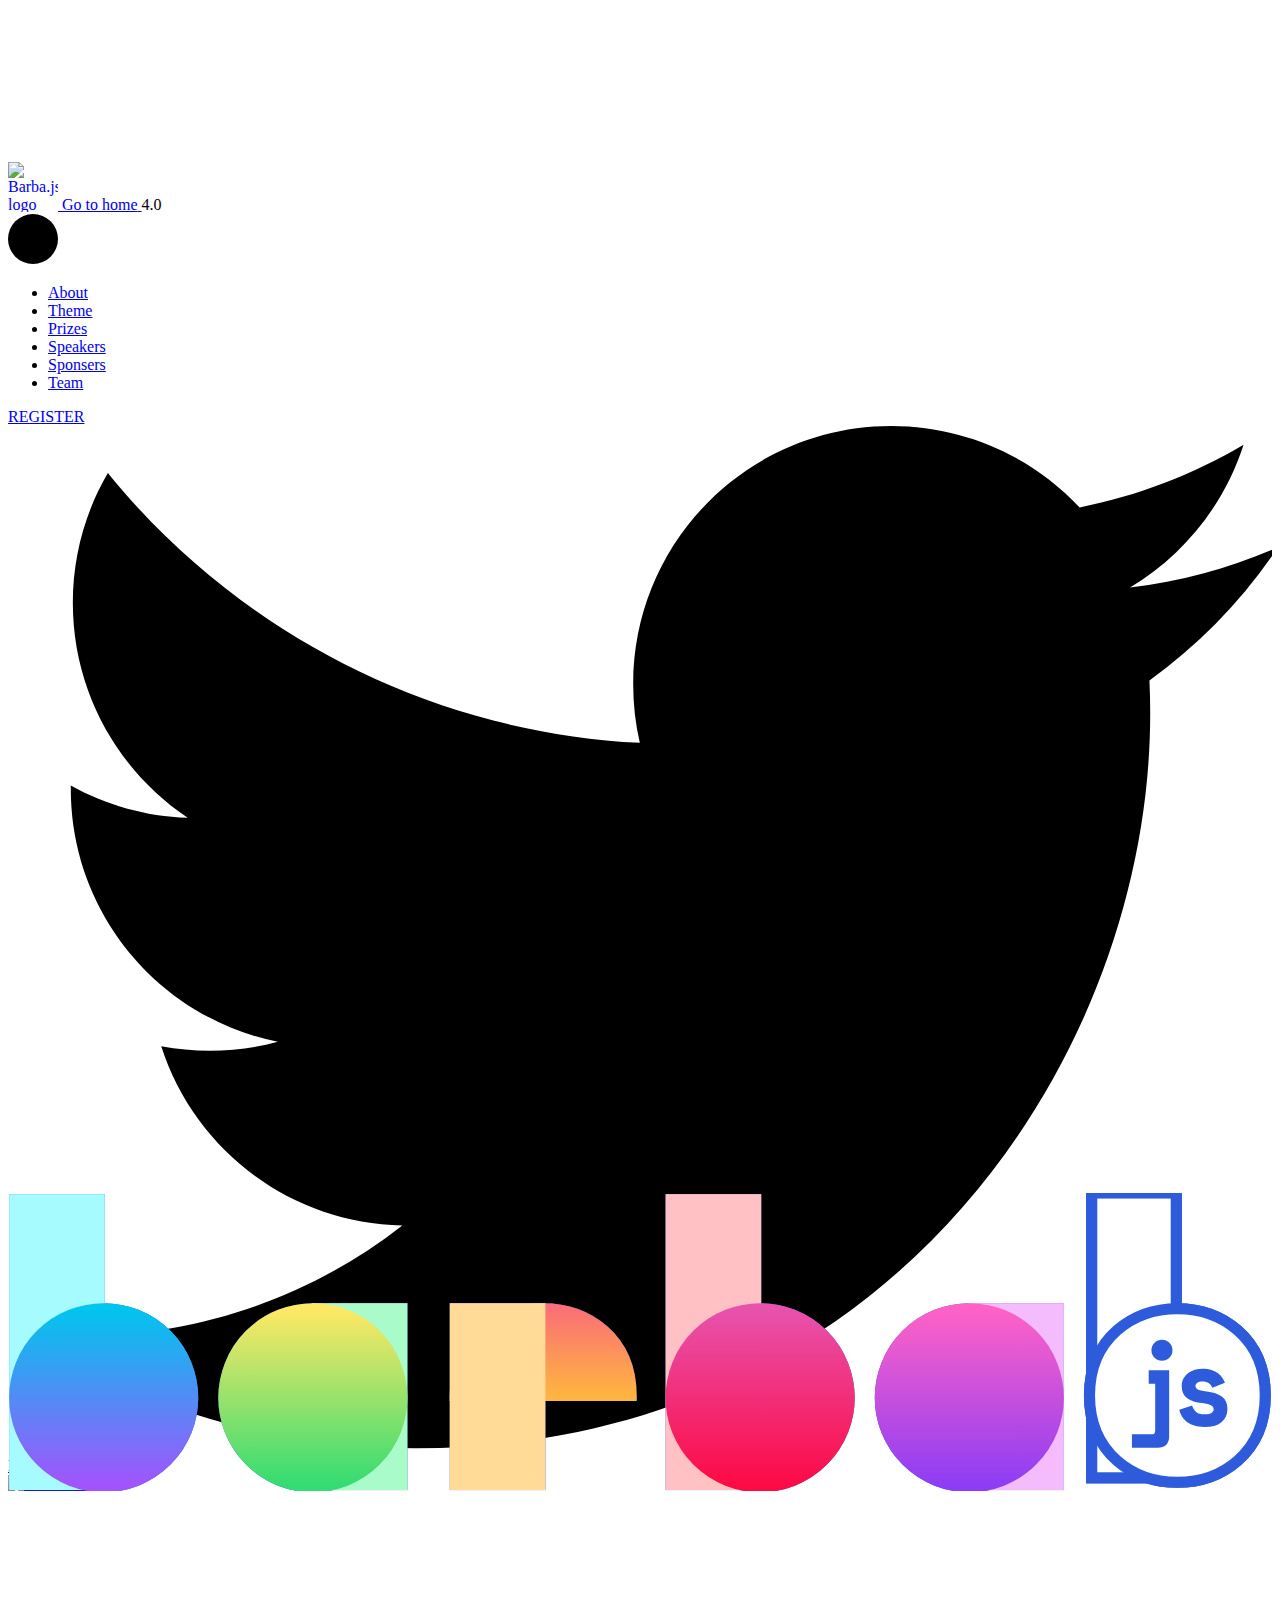
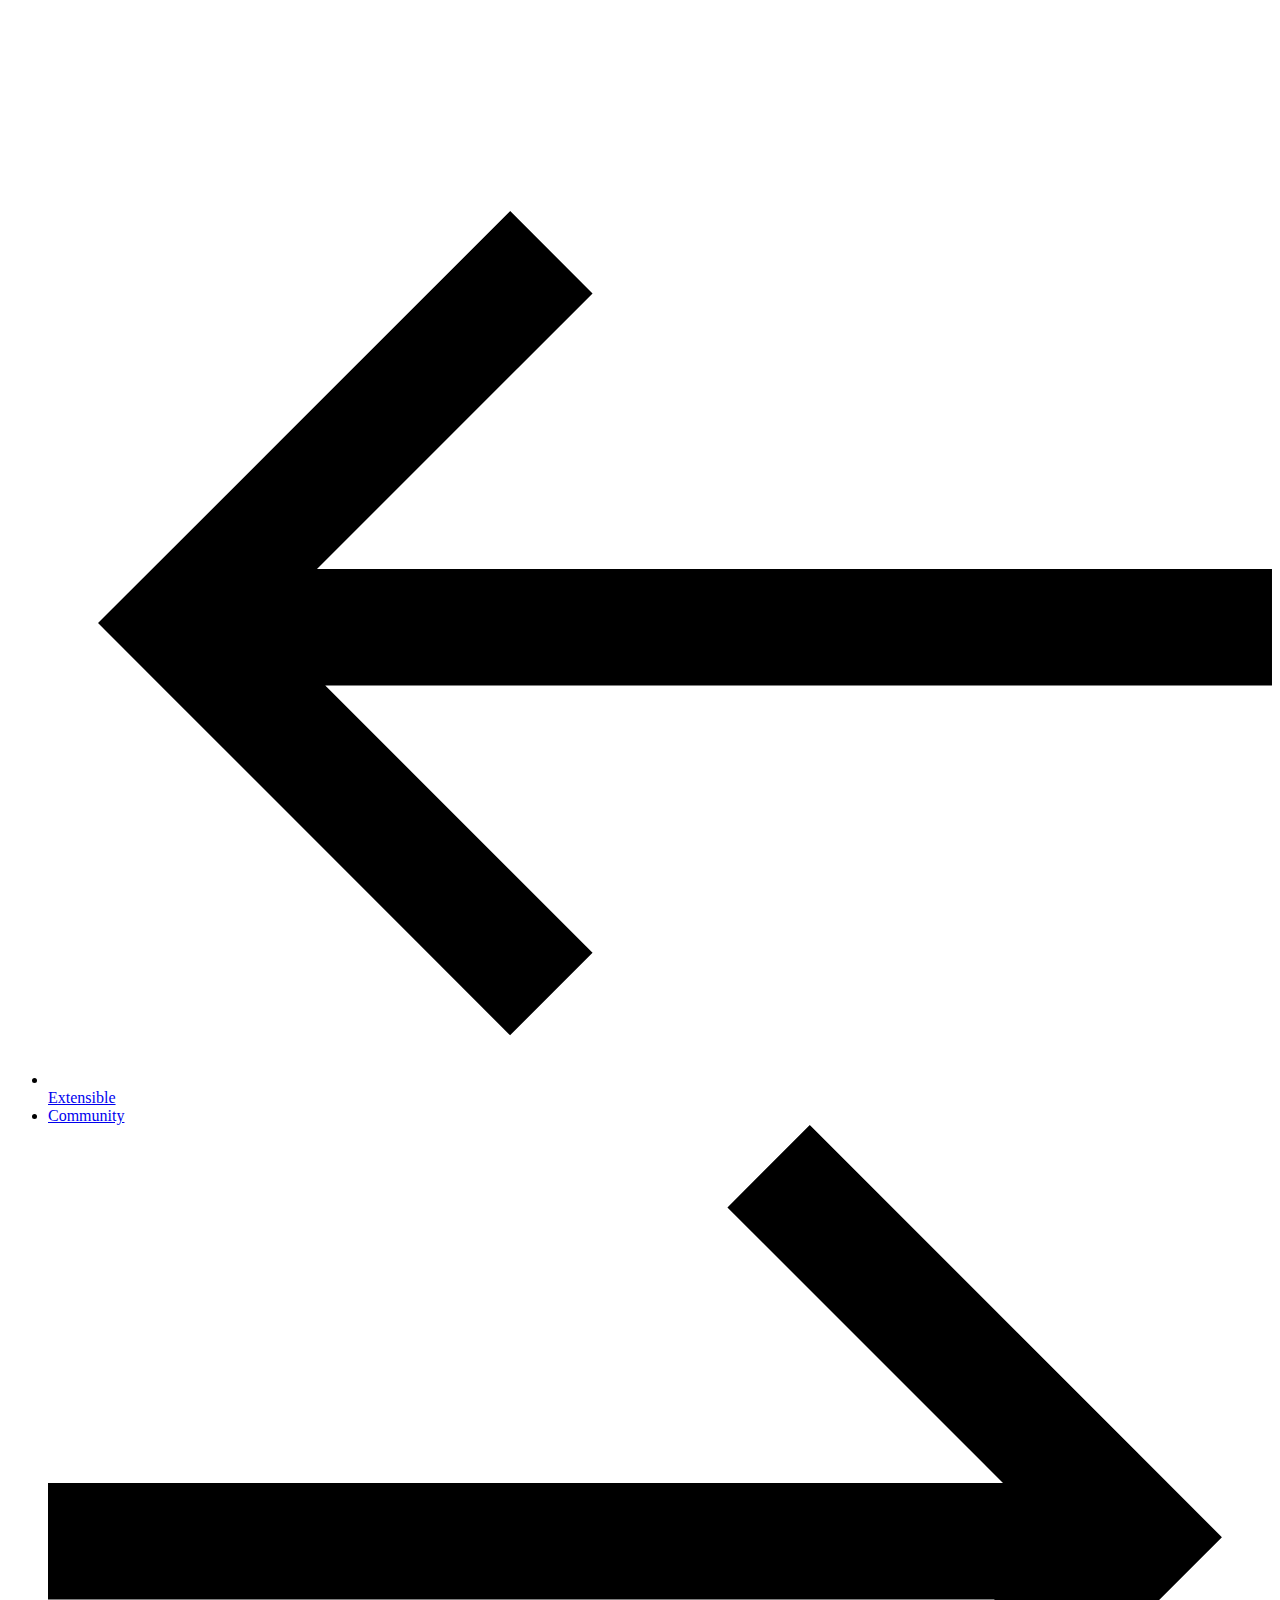
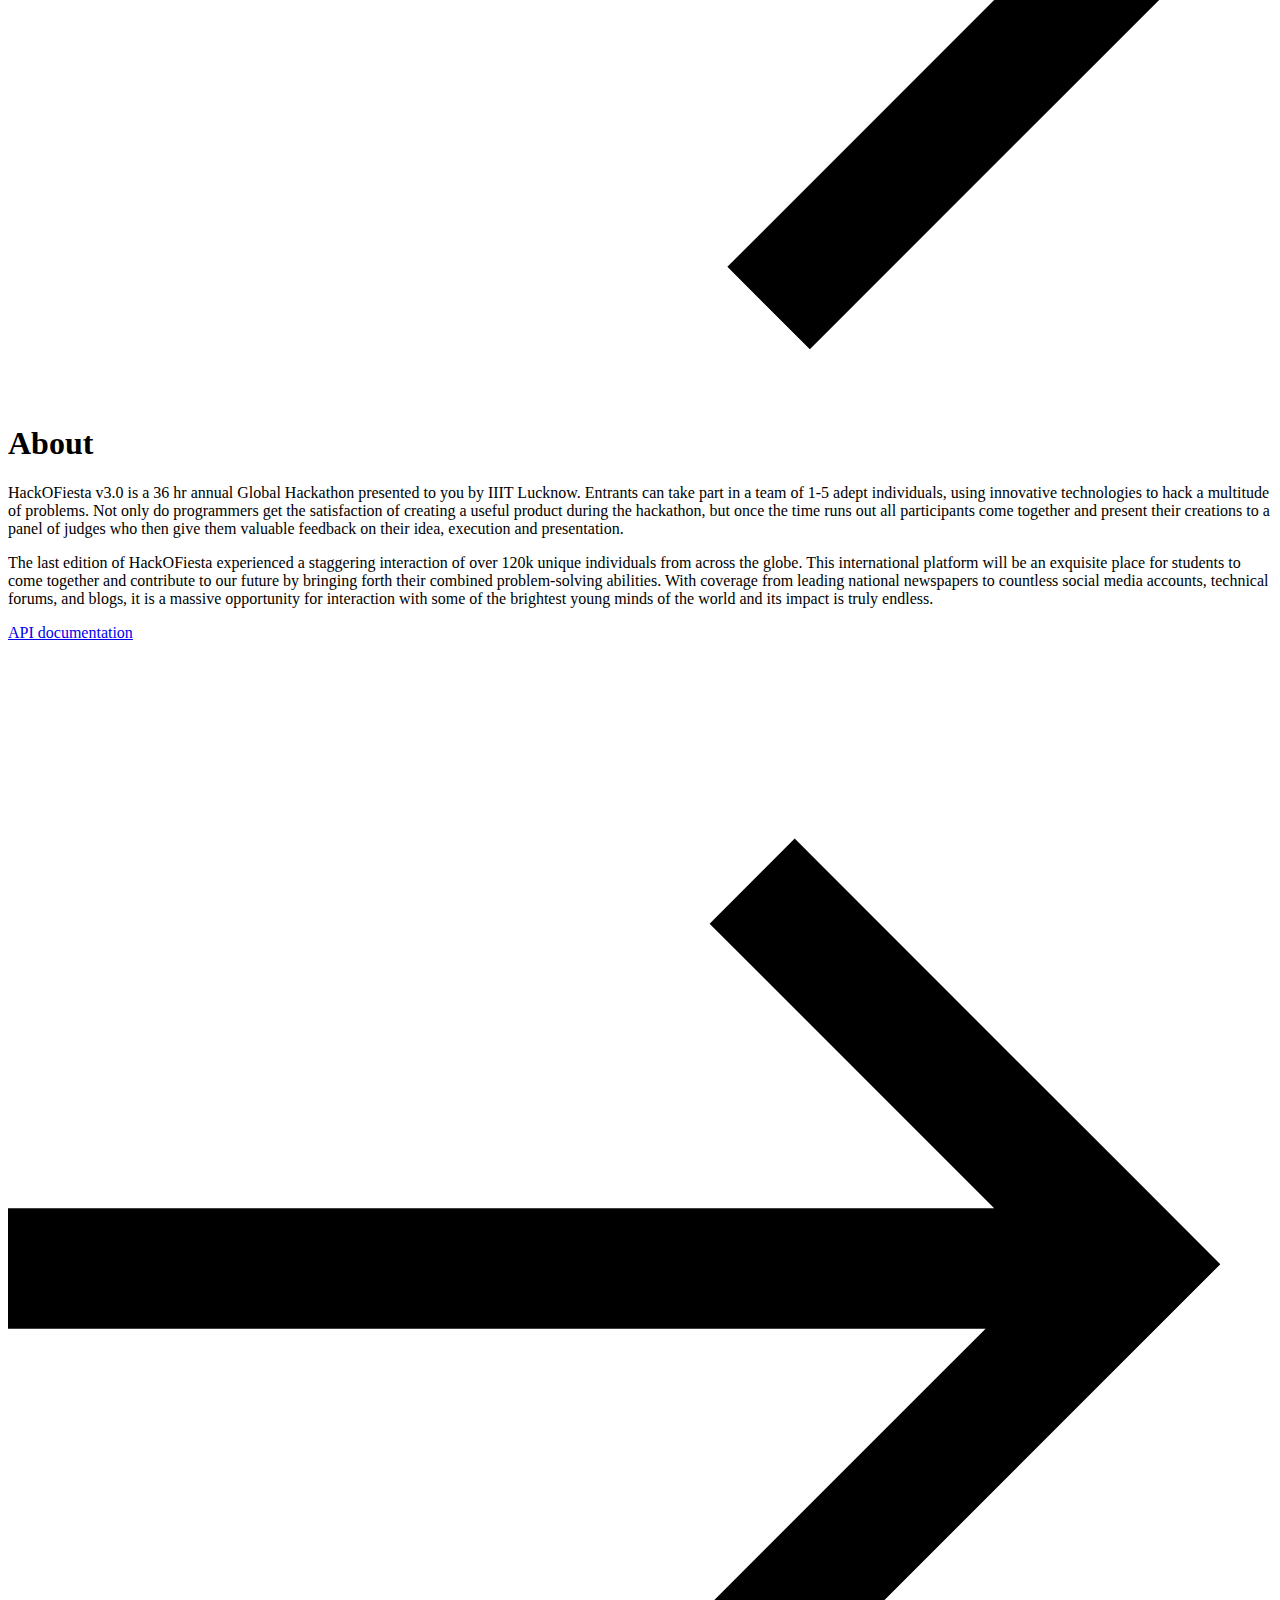
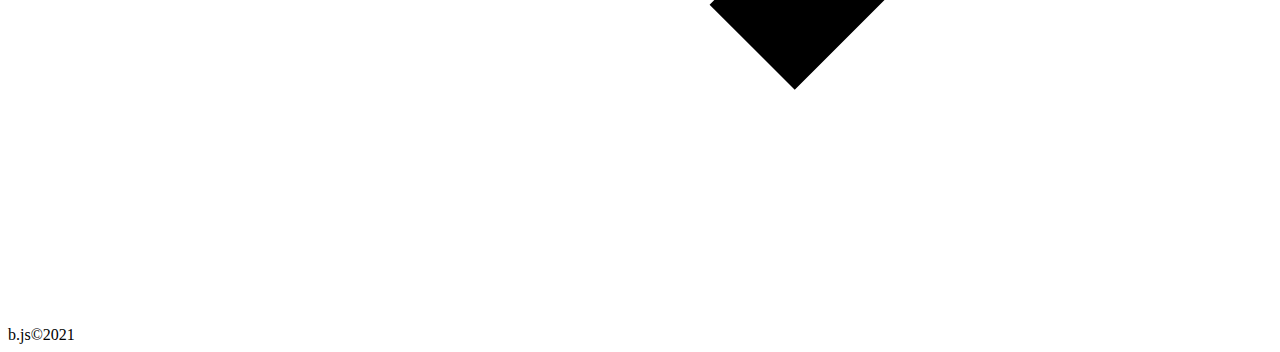
==== about.html @ de50b1f0 "prizes page added" ====
<!doctype html>
<html>

<head>
  <title>HackOFiesta</title>
  <meta name="description" content="Create badass, fluid and smooth transition between your website&#39;s pages." />

  <link rel="apple-touch-icon" sizes="180x180" href="kool1.jpg">
  <link rel="icon" type="image/png" sizes="32x32" href="kool1.jpg">
  <link rel="icon" type="image/png" sizes="16x16" href="kool1.jpg">
  <link rel="manifest" href="https://barba.js.org/favicons/site.webmanifest?rev=1">
  <link rel="mask-icon" href="https://barba.js.org/favicons/safari-pinned-tab.svg?rev=1" color="#5bbad5">
  <link rel="shortcut icon" href="https://barba.js.org/favicons/favicon.ico?rev=1">
  <meta name="msapplication-TileColor" content="#ffffff">
  <meta name="msapplication-config" content="https://barba.js.org/favicons/browserconfig.xml?rev=1">
  <meta name="theme-color" content="#ffffff">

  <meta property="og:type" content="website" />
  <meta property="og:title" content="barba.js" />
  <meta property="og:description"
    content="Create badass, fluid and smooth transition between your website&#39;s pages." />
  <meta property="og:url" content="https://barba.js.org" />
  <meta property="og:site_name" content="barba.js" />
  <meta property="og:image" content="https://barba.js.org/share.jpg" />
  <meta property="og:image:width" content="1500" />
  <meta property="og:image:height" content="500" />

  <meta name="twitter:card" content="summary" />
  <meta name="twitter:description"
    content="Create badass, fluid and smooth transition between your website&#39;s pages." />
  <meta name="twitter:title" content="barba.js" />
  <meta name="twitter:site" content="@barba_js" />
  <meta name="twitter:image" content="https://barba.js.org/share.jpg" />
  <meta name="twitter:creator" content="@barba_js" />

  <meta http-equiv="content-type" content="text/html; charset=utf-8" />
  <link rel="stylesheet" href="/scss/style.css" />
  <link rel="stylesheet" href="https://barba.js.org/scss/main.css" type="text/css" media="all">
  <meta name="viewport" content="width=device-width, initial-scale=1">

  <!-- Global site tag (gtag.js) - Google Analytics -->
  <script async src="https://www.googletagmanager.com/gtag/js?id=UA-136431166-1"></script>
  <script>
    window.GTAG_ID = 'UA-136431166-1';

    window.dataLayer = window.dataLayer || [];
    function gtag() { dataLayer.push(arguments); }
    gtag('js', new Date());

    gtag('config', 'UA-136431166-1');
  </script>

  <script>
    window.BARBA = {
      root: '/',
      menu: JSON.parse('[{"title":"Features","url":"features/user-friendly/","slug":"/features","subpages":[{"title":"User friendly","url":"features/user-friendly/"},{"title":"Easy peasy","url":"features/easy-peasy/"},{"title":"Smart","url":"features/smart/"},{"title":"Extensible","url":"features/extensible/"},{"title":"Futureproof","url":"features/futureproof/"},{"title":"Community","url":"features/community/"}]},{"title":"Examples","url":"examples/","slug":"/examples"},{"title":"Showcases","url":"showcase/","slug":"/showcase"},{"title":"Docs","url":"docs/getstarted/intro/","slug":"/docs"},{"title":"FAQ","url":"faq/","slug":"/faq"}]'),
      docs: JSON.parse('[{"title":"Get Started","url":"docs/getstarted/intro/","path":"docs/getstarted","subpages":[{"title":"Intro","url":"docs/getstarted/intro/"},{"title":"Install","url":"docs/getstarted/install/"},{"title":"Markup","url":"docs/getstarted/markup/"},{"title":"Basic transition","url":"docs/getstarted/basic-transition/"},{"title":"Run custom code","url":"docs/getstarted/custom-code/"},{"title":"Lifecycle","url":"docs/getstarted/lifecycle/"},{"title":"Legacy example","url":"docs/getstarted/legacy/"},{"title":"Browser support","url":"docs/getstarted/browser-support/"},{"title":"Useful links","url":"docs/getstarted/useful-links/"}]},{"title":"Advanced","url":"docs/advanced/hooks/","path":"docs/advanced","subpages":[{"title":"Hooks","url":"docs/advanced/hooks/"},{"title":"Transitions","url":"docs/advanced/transitions/"},{"title":"Views","url":"docs/advanced/views/"},{"title":"Strategies","url":"docs/advanced/strategies/"},{"title":"Recipes","url":"docs/advanced/recipes/"},{"title":"Third party scripts","url":"docs/advanced/third-party/"},{"title":"Utils","url":"docs/advanced/utils/"},{"title":"Developer API","url":"api/","path":"api","extern":true}]},{"title":"Plugins","url":"docs/plugins/intro/","path":"docs/plugins","subpages":[{"title":"Intro","url":"docs/plugins/intro/"},{"title":"Router","url":"docs/plugins/router/"},{"title":"Prefetch","url":"docs/plugins/prefetch/"},{"title":"Css","url":"docs/plugins/css/"},{"title":"Head","url":"docs/plugins/head/"},{"title":"Preset","url":"docs/plugins/preset/"}]}]'),
    }

    document.documentElement.classList.add('js');

  </script>
  <meta name="generator" content="Hexo 4.2.1">
</head>

<body data-barba="wrapper" data-slug="futureproof">
  <?xml version="1.0" encoding="UTF-8"?><svg xmlns="http://www.w3.org/2000/svg"
    xmlns:xlink="http://www.w3.org/1999/xlink">
    <symbol viewBox="0 0 21 15" id="barba-arrow-next" xmlns="http://www.w3.org/2000/svg">
      <path
        d="M16.243 8.142H0v-2h16.385l-4.728-4.728L13.07 0l5.657 5.657 1.414 1.414-7.07 7.071-1.415-1.414 4.586-4.586z"
        fill-rule="evenodd" />
    </symbol>
    <symbol viewBox="0 0 21 15" id="barba-arrow-prev" xmlns="http://www.w3.org/2000/svg">
      <path d="M4.757 8.142H21v-2H4.615l4.728-4.728L7.93 0 2.272 5.657.858 7.07l7.07 7.071 1.415-1.414-4.586-4.586z"
        fill-rule="evenodd" />
    </symbol>
    <symbol viewBox="0 0 32 32" id="barba-b" xmlns="http://www.w3.org/2000/svg">
      <defs>
        <path d="M8 10c-4.418 0-8 3.59-8 8 0 4.418 3.59 8 8 8H0V0h8v10z" id="ca" />
      </defs>
      <g fill-rule="evenodd">
        <use stroke-width="2" xlink:href="#ca" transform="translate(9.5 3)" />
        <path d="M9.5 21c0 4.418 3.59 8 8 8h0c4.418 0 8-3.59 8-8h0c0-4.418-3.59-8-8-8h0c-4.418 0-8 3.59-8 8h0z"
          stroke-width="2" />
      </g>
    </symbol>
    <symbol id="barba-download" viewBox="0 0 37.1 37.1" xml:space="preserve" xmlns="http://www.w3.org/2000/svg">
      <style>
        .dst0 {
          fill-rule: evenodd;
          clip-rule: evenodd
        }

        .dst0,
        .dst1 {
          fill: #2e5bdc
        }
      </style>
      <g transform="translate(-463 -796)">
        <g id="dGroup-17" transform="translate(160 546)">
          <g id="dGroup-15" transform="translate(303 250)">
            <g id="dGroup-7">
              <path id="dCombined-Shape-Copy-2" class="dst0"
                d="M16.5 20.8l-5.3-5.3-2.9 2.9 7.5 7.5 2.9 2.9 10.5-10.5-2.9-2.9-5.6 5.6V4h-4.1v16.8z" />
              <path id="dOval-4" class="dst1"
                d="M18.6 33c8 0 14.4-6.5 14.4-14.4S26.5 4.1 18.6 4.1 4.1 10.6 4.1 18.6 10.6 33 18.6 33zm0 4.1C8.3 37.1 0 28.8 0 18.6S8.3 0 18.6 0s18.6 8.3 18.6 18.6-8.4 18.5-18.6 18.5z" />
            </g>
          </g>
        </g>
      </g>
    </symbol>
    <symbol id="barba-external" viewBox="0 0 30 30" xml:space="preserve" xmlns="http://www.w3.org/2000/svg">
      <style>
        .est0 {
          fill: #2e5bdc
        }
      </style>
      <g transform="translate(-880 -939)">
        <g id="eGroup-3-Copy" transform="translate(540 699)">
          <g id="eGroup-2" transform="translate(5 240)">
            <g id="eGroup-4" transform="translate(291)">
              <g id="eGroup" transform="translate(44)">
                <path id="eRectangle" class="est0"
                  d="M24 26v-6h4v6c0 2.2-1.8 4-4 4H4c-2.2 0-4-1.8-4-4V6c0-2.2 1.8-4 4-4h6v4H4v20h20zM10 6H4v20h20v-6h4v6c0 2.2-1.8 4-4 4H4c-2.2 0-4-1.8-4-4V6c0-2.2 1.8-4 4-4h6v4zm13.3-2H16V0h14v14h-4V7l-7.3 7.3-2.8-2.8L23.3 4z" />
              </g>
            </g>
          </g>
        </g>
      </g>
    </symbol>
    <symbol id="barba-eye" viewBox="0 0 47.7 35.8" xml:space="preserve" xmlns="http://www.w3.org/2000/svg">
      <style>
        .fst0,
        .fst1 {
          fill: #2e5bdc
        }

        .fst1 {
          fill-rule: evenodd;
          clip-rule: evenodd
        }
      </style>
      <g transform="translate(-165 -796)">
        <g id="fGroup-17" transform="translate(160 546)">
          <g id="fGroup-6" transform="translate(5 250)">
            <g id="fGroup-5">
              <path id="fCombined-Shape" class="fst0"
                d="M24.6 31c6.5 0 12.4-3.8 15.1-9.5C37 15.8 31.2 12 24.6 12s-12.4 3.8-15.1 9.5C12.2 27.2 18 31 24.6 31zm0-23.8c9.3 0 17.3 6 20.2 14.3-2.9 8.3-10.9 14.3-20.2 14.3s-17.3-6-20.2-14.3C7.3 13.1 15.2 7.2 24.6 7.2z" />
              <path class="fst0"
                d="M7.1 13.6c2.8-5.7 9-8.8 17.5-8.8S39.2 7.9 42 13.6h5.2C43.9 4.3 35 0 24.6 0S5.2 4.3 1.9 13.6h5.2zm17.5-8.8c8.5 0 14.7 3.1 17.5 8.8h5.2C43.9 4.3 35 0 24.6 0S5.2 4.3 1.9 13.6h5.2c2.8-5.7 9-8.8 17.5-8.8z" />
              <circle id="fOval-3" class="fst1" cx="24.6" cy="21.5" r="4.8" />
            </g>
          </g>
        </g>
      </g>
    </symbol>
    <symbol viewBox="0 0 13 15" id="barba-github" xmlns="http://www.w3.org/2000/svg">
      <path
        d="M4.259 15c.376 0 .359-.75.359-1 0-.223-.009-.815-.013-1.6-2.633.569-3.189-1.26-3.189-1.26-.43-1.087-1.05-1.377-1.05-1.377-.86-.583.065-.572.065-.572.95.067 1.45.97 1.45.97.844 1.437 2.214 1.022 2.754.781.086-.608.33-1.022.6-1.257-2.1-.238-4.31-1.045-4.31-4.65 0-1.026.368-1.866.974-2.524-.098-.238-.422-1.194.092-2.49 0 0 .795-.252 2.603.965a9.138 9.138 0 012.37-.317 9.148 9.148 0 012.37.317C11.14-.231 11.932.022 11.932.022c.516 1.295.192 2.251.094 2.49.607.657.973 1.497.973 2.524 0 3.613-2.213 4.409-4.321 4.642.34.29.642.864.642 1.742 0 1.257-.011 2.271-.011 2.58 0 .252 0 1 .357 1H4.26z"
        fill-rule="nonzero" />
    </symbol>
    <symbol viewBox="0 0 50 50" id="barba-submit" xmlns="http://www.w3.org/2000/svg">
      <style>
        .hst0,
        .hst1 {
          fill-rule: evenodd;
          clip-rule: evenodd
        }

        .hst0 {
          fill: #2e5bdc
        }

        .hst1 {
          stroke: #2e5bdc
        }

        .hcross {
          fill: #fff
        }
      </style>
      <path class="hst0"
        d="M25 40c8.284 0 15-6.716 15-15 0-8.284-6.716-15-15-15-8.284 0-15 6.716-15 15 0 8.284 6.716 15 15 15z" />
      <path class="hst1" opacity=".2"
        d="M48.5 25c0 12.979-10.521 23.5-23.5 23.5S1.5 37.979 1.5 25 12.021 1.5 25 1.5 48.5 12.021 48.5 25z"
        stroke-width="3" />
      <g class="hcross">
        <rect x="19" y="24" width="12" height="2" rx="1" />
        <rect x="24" y="19" width="2" height="12" rx="1" />
      </g>
    </symbol>
    <symbol viewBox="0 0 9 9" id="barba-triangle" xmlns="http://www.w3.org/2000/svg">
      <path
        d="M7.989 3.85L1.564.638C.91.311.5.564.5 1.297v6c0 .738.406.988 1.064.659L7.99 4.744c.618-.31.618-.584 0-.894z"
        fill-rule="evenodd" />
    </symbol>
    <symbol class="jbarba-upload" viewBox="0 0 52 41" id="barba-upload" xmlns="http://www.w3.org/2000/svg">
      <path
        d="M24.657 1.414L18 8.071l1.414 1.414L25 3.9V30h2V3.757l5.728 5.728 1.414-1.414-6.657-6.657L26.071 0l-1.414 1.414z"
        stroke-width="2" />
      <path d="M51 20v15a5 5 0 01-5 5H6a5 5 0 01-5-5V20" stroke-width="2" />
    </symbol>
    <symbol viewBox="0 0 32 32" id="social-github" xmlns="http://www.w3.org/2000/svg">
      <path
        d="M12.685 28.205c.556 0 .53-1.12.53-1.493 0-.334-.012-1.217-.019-2.39-3.894.85-4.716-1.885-4.716-1.885-.636-1.623-1.554-2.055-1.554-2.055-1.271-.873.096-.855.096-.855 1.405.1 2.144 1.449 2.144 1.449 1.25 2.148 3.277 1.527 4.075 1.167.127-.908.489-1.528.889-1.879-3.109-.355-6.377-1.56-6.377-6.946 0-1.535.545-2.79 1.441-3.772-.144-.356-.625-1.784.137-3.72 0 0 1.176-.377 3.85 1.441a13.39 13.39 0 013.505-.473c1.189.006 2.387.161 3.505.473 2.672-1.818 3.846-1.44 3.846-1.44.764 1.935.283 3.363.139 3.719.898.983 1.44 2.237 1.44 3.772 0 5.4-3.274 6.588-6.393 6.936.503.434.95 1.29.95 2.602 0 1.88-.017 3.395-.017 3.856 0 .376 0 1.495.529 1.493 0 .002-8 0-8 0z"
        fill-rule="nonzero" />
    </symbol>
    <symbol viewBox="0 0 32 32" id="social-twitter" xmlns="http://www.w3.org/2000/svg">
      <path
        d="M25.655 12.559c.01.192.013.386.013.577 0 5.904-4.492 12.708-12.706 12.708-2.523 0-4.869-.74-6.846-2.007.35.041.705.062 1.065.062a8.963 8.963 0 005.546-1.91 4.47 4.47 0 01-4.171-3.1 4.564 4.564 0 002.017-.078 4.47 4.47 0 01-3.582-4.38v-.056a4.455 4.455 0 002.023.56A4.466 4.466 0 017.632 8.97a12.677 12.677 0 009.205 4.667 4.51 4.51 0 01-.115-1.019 4.463 4.463 0 014.465-4.463 4.46 4.46 0 013.26 1.409 8.993 8.993 0 002.836-1.084 4.482 4.482 0 01-1.964 2.47 8.933 8.933 0 002.565-.702 9.018 9.018 0 01-2.23 2.31z"
        fill-rule="nonzero" />
    </symbol>
    <symbol viewBox="0 0 30 31" id="ui-flexible" xmlns="http://www.w3.org/2000/svg">
      <g transform="translate(-4 -1)" fill-rule="evenodd">
        <rect opacity=".3" x="16" y="1" width="18" height="18" rx="9" />
        <rect x="22" y="7" width="6" height="6" rx="3" />
        <rect x="5" y="7" width="6" height="6" rx="3" />
        <rect x="5" y="25" width="6" height="6" rx="3" />
        <rect x="23" y="25" width="6" height="6" rx="3" />
        <g stroke-linecap="square" stroke-width="2">
          <path d="M8 17v4M8 21l-2-2M10 19l-2 2" />
        </g>
        <g stroke-linecap="square" stroke-width="2">
          <path d="M19 28h-4M15 28l2-2M17 30l-2-2" />
        </g>
      </g>
    </symbol>
  </svg>
  <div data-barba="container" data-barba-namespace="feature" data-feature-order="4">

    </head>

    <body data-barba="wrapper" data-slug="home">
      <!-- <?xml version="1.0" encoding="UTF-8"?><svg xmlns="http://www.w3.org/2000/svg" xmlns:xlink="http://www.w3.org/1999/xlink"><symbol viewBox="0 0 21 15" id="barba-arrow-next" xmlns="http://www.w3.org/2000/svg"><path d="M16.243 8.142H0v-2h16.385l-4.728-4.728L13.07 0l5.657 5.657 1.414 1.414-7.07 7.071-1.415-1.414 4.586-4.586z" fill-rule="evenodd"/></symbol><symbol viewBox="0 0 21 15" id="barba-arrow-prev" xmlns="http://www.w3.org/2000/svg"><path d="M4.757 8.142H21v-2H4.615l4.728-4.728L7.93 0 2.272 5.657.858 7.07l7.07 7.071 1.415-1.414-4.586-4.586z" fill-rule="evenodd"/></symbol><symbol viewBox="0 0 32 32" id="barba-b" xmlns="http://www.w3.org/2000/svg"><defs><path d="M8 10c-4.418 0-8 3.59-8 8 0 4.418 3.59 8 8 8H0V0h8v10z" id="ca"/></defs><g fill-rule="evenodd"><use stroke-width="2" xlink:href="#ca" transform="translate(9.5 3)"/><path d="M9.5 21c0 4.418 3.59 8 8 8h0c4.418 0 8-3.59 8-8h0c0-4.418-3.59-8-8-8h0c-4.418 0-8 3.59-8 8h0z" stroke-width="2"/></g></symbol><symbol id="barba-download" viewBox="0 0 37.1 37.1" xml:space="preserve" xmlns="http://www.w3.org/2000/svg"><style>.dst0{fill-rule:evenodd;clip-rule:evenodd}.dst0,.dst1{fill:#2e5bdc}</style><g transform="translate(-463 -796)"><g id="dGroup-17" transform="translate(160 546)"><g id="dGroup-15" transform="translate(303 250)"><g id="dGroup-7"><path id="dCombined-Shape-Copy-2" class="dst0" d="M16.5 20.8l-5.3-5.3-2.9 2.9 7.5 7.5 2.9 2.9 10.5-10.5-2.9-2.9-5.6 5.6V4h-4.1v16.8z"/><path id="dOval-4" class="dst1" d="M18.6 33c8 0 14.4-6.5 14.4-14.4S26.5 4.1 18.6 4.1 4.1 10.6 4.1 18.6 10.6 33 18.6 33zm0 4.1C8.3 37.1 0 28.8 0 18.6S8.3 0 18.6 0s18.6 8.3 18.6 18.6-8.4 18.5-18.6 18.5z"/></g></g></g></g></symbol><symbol id="barba-external" viewBox="0 0 30 30" xml:space="preserve" xmlns="http://www.w3.org/2000/svg"><style>.est0{fill:#2e5bdc}</style><g transform="translate(-880 -939)"><g id="eGroup-3-Copy" transform="translate(540 699)"><g id="eGroup-2" transform="translate(5 240)"><g id="eGroup-4" transform="translate(291)"><g id="eGroup" transform="translate(44)"><path id="eRectangle" class="est0" d="M24 26v-6h4v6c0 2.2-1.8 4-4 4H4c-2.2 0-4-1.8-4-4V6c0-2.2 1.8-4 4-4h6v4H4v20h20zM10 6H4v20h20v-6h4v6c0 2.2-1.8 4-4 4H4c-2.2 0-4-1.8-4-4V6c0-2.2 1.8-4 4-4h6v4zm13.3-2H16V0h14v14h-4V7l-7.3 7.3-2.8-2.8L23.3 4z"/></g></g></g></g></g></symbol><symbol id="barba-eye" viewBox="0 0 47.7 35.8" xml:space="preserve" xmlns="http://www.w3.org/2000/svg"><style>.fst0,.fst1{fill:#2e5bdc}.fst1{fill-rule:evenodd;clip-rule:evenodd}</style><g transform="translate(-165 -796)"><g id="fGroup-17" transform="translate(160 546)"><g id="fGroup-6" transform="translate(5 250)"><g id="fGroup-5"><path id="fCombined-Shape" class="fst0" d="M24.6 31c6.5 0 12.4-3.8 15.1-9.5C37 15.8 31.2 12 24.6 12s-12.4 3.8-15.1 9.5C12.2 27.2 18 31 24.6 31zm0-23.8c9.3 0 17.3 6 20.2 14.3-2.9 8.3-10.9 14.3-20.2 14.3s-17.3-6-20.2-14.3C7.3 13.1 15.2 7.2 24.6 7.2z"/><path class="fst0" d="M7.1 13.6c2.8-5.7 9-8.8 17.5-8.8S39.2 7.9 42 13.6h5.2C43.9 4.3 35 0 24.6 0S5.2 4.3 1.9 13.6h5.2zm17.5-8.8c8.5 0 14.7 3.1 17.5 8.8h5.2C43.9 4.3 35 0 24.6 0S5.2 4.3 1.9 13.6h5.2c2.8-5.7 9-8.8 17.5-8.8z"/><circle id="fOval-3" class="fst1" cx="24.6" cy="21.5" r="4.8"/></g></g></g></g></symbol><symbol viewBox="0 0 13 15" id="barba-github" xmlns="http://www.w3.org/2000/svg"><path d="M4.259 15c.376 0 .359-.75.359-1 0-.223-.009-.815-.013-1.6-2.633.569-3.189-1.26-3.189-1.26-.43-1.087-1.05-1.377-1.05-1.377-.86-.583.065-.572.065-.572.95.067 1.45.97 1.45.97.844 1.437 2.214 1.022 2.754.781.086-.608.33-1.022.6-1.257-2.1-.238-4.31-1.045-4.31-4.65 0-1.026.368-1.866.974-2.524-.098-.238-.422-1.194.092-2.49 0 0 .795-.252 2.603.965a9.138 9.138 0 012.37-.317 9.148 9.148 0 012.37.317C11.14-.231 11.932.022 11.932.022c.516 1.295.192 2.251.094 2.49.607.657.973 1.497.973 2.524 0 3.613-2.213 4.409-4.321 4.642.34.29.642.864.642 1.742 0 1.257-.011 2.271-.011 2.58 0 .252 0 1 .357 1H4.26z" fill-rule="nonzero"/></symbol><symbol viewBox="0 0 50 50" id="barba-submit" xmlns="http://www.w3.org/2000/svg"><style>.hst0,.hst1{fill-rule:evenodd;clip-rule:evenodd}.hst0{fill:#2e5bdc}.hst1{stroke:#2e5bdc}.hcross{fill:#fff}</style><path class="hst0" d="M25 40c8.284 0 15-6.716 15-15 0-8.284-6.716-15-15-15-8.284 0-15 6.716-15 15 0 8.284 6.716 15 15 15z"/><path class="hst1" opacity=".2" d="M48.5 25c0 12.979-10.521 23.5-23.5 23.5S1.5 37.979 1.5 25 12.021 1.5 25 1.5 48.5 12.021 48.5 25z" stroke-width="3"/><g class="hcross"><rect x="19" y="24" width="12" height="2" rx="1"/><rect x="24" y="19" width="2" height="12" rx="1"/></g></symbol><symbol viewBox="0 0 9 9" id="barba-triangle" xmlns="http://www.w3.org/2000/svg"><path d="M7.989 3.85L1.564.638C.91.311.5.564.5 1.297v6c0 .738.406.988 1.064.659L7.99 4.744c.618-.31.618-.584 0-.894z" fill-rule="evenodd"/></symbol><symbol class="jbarba-upload" viewBox="0 0 52 41" id="barba-upload" xmlns="http://www.w3.org/2000/svg"><path d="M24.657 1.414L18 8.071l1.414 1.414L25 3.9V30h2V3.757l5.728 5.728 1.414-1.414-6.657-6.657L26.071 0l-1.414 1.414z" stroke-width="2"/><path d="M51 20v15a5 5 0 01-5 5H6a5 5 0 01-5-5V20" stroke-width="2"/></symbol><symbol viewBox="0 0 32 32" id="social-github" xmlns="http://www.w3.org/2000/svg"><path d="M12.685 28.205c.556 0 .53-1.12.53-1.493 0-.334-.012-1.217-.019-2.39-3.894.85-4.716-1.885-4.716-1.885-.636-1.623-1.554-2.055-1.554-2.055-1.271-.873.096-.855.096-.855 1.405.1 2.144 1.449 2.144 1.449 1.25 2.148 3.277 1.527 4.075 1.167.127-.908.489-1.528.889-1.879-3.109-.355-6.377-1.56-6.377-6.946 0-1.535.545-2.79 1.441-3.772-.144-.356-.625-1.784.137-3.72 0 0 1.176-.377 3.85 1.441a13.39 13.39 0 013.505-.473c1.189.006 2.387.161 3.505.473 2.672-1.818 3.846-1.44 3.846-1.44.764 1.935.283 3.363.139 3.719.898.983 1.44 2.237 1.44 3.772 0 5.4-3.274 6.588-6.393 6.936.503.434.95 1.29.95 2.602 0 1.88-.017 3.395-.017 3.856 0 .376 0 1.495.529 1.493 0 .002-8 0-8 0z" fill-rule="nonzero"/></symbol><symbol viewBox="0 0 32 32" id="social-twitter" xmlns="http://www.w3.org/2000/svg"><path d="M25.655 12.559c.01.192.013.386.013.577 0 5.904-4.492 12.708-12.706 12.708-2.523 0-4.869-.74-6.846-2.007.35.041.705.062 1.065.062a8.963 8.963 0 005.546-1.91 4.47 4.47 0 01-4.171-3.1 4.564 4.564 0 002.017-.078 4.47 4.47 0 01-3.582-4.38v-.056a4.455 4.455 0 002.023.56A4.466 4.466 0 017.632 8.97a12.677 12.677 0 009.205 4.667 4.51 4.51 0 01-.115-1.019 4.463 4.463 0 014.465-4.463 4.46 4.46 0 013.26 1.409 8.993 8.993 0 002.836-1.084 4.482 4.482 0 01-1.964 2.47 8.933 8.933 0 002.565-.702 9.018 9.018 0 01-2.23 2.31z" fill-rule="nonzero"/></symbol><symbol viewBox="0 0 30 31" id="ui-flexible" xmlns="http://www.w3.org/2000/svg"><g transform="translate(-4 -1)" fill-rule="evenodd"><rect opacity=".3" x="16" y="1" width="18" height="18" rx="9"/><rect x="22" y="7" width="6" height="6" rx="3"/><rect x="5" y="7" width="6" height="6" rx="3"/><rect x="5" y="25" width="6" height="6" rx="3"/><rect x="23" y="25" width="6" height="6" rx="3"/><g stroke-linecap="square" stroke-width="2"><path d="M8 17v4M8 21l-2-2M10 19l-2 2"/></g><g stroke-linecap="square" stroke-width="2"><path d="M19 28h-4M15 28l2-2M17 30l-2-2"/></g></g></symbol></svg> -->
      <div data-barba="container" data-barba-namespace="home">
        <header class="site-header header" role="banner" data-component="header">
          <div class="header__wrapper">
            <div class="header__infos">
              <a class="header__infos__logo" href="/">
                <img src="kool1.jpg" alt="Barba.js logo" class="kool1" />
                <span class="h-visually-hidden">Go to home</span>
                <!-- <svg viewBox="0 0 32 32" aria-hidden="true" class="icon--barba">
<use xlink:href="#barba-b"></use>
</svg> -->
                <!-- <img src="kool1.jpg" alt="Barba.js logo" class="kool1"> -->
              </a>
              <span class="header__infos__version">
                <span>4.0</span>
                <!-- <span data-component="barba-version">4.0</span> -->
              </span>
            </div>
            <div class="header__external-links">

              <!-- <svg viewBox="0 0 32 32" aria-hidden="true" class="icon">
<use xlink:href="#social-github"></use>
</svg> -->


              </a>

              <div class="menu-trigger" data-component="menu-trigger">
                <svg viewbox="0 0 50 50" width="50" height="50" class="menu-trigger__shape">
                  <circle r="25" cx="25" cy="25"></circle>
                </svg>
                <span class="menu-trigger__bar"></span>
                <span class="menu-trigger__bar"></span>
                <span class="menu-trigger__bar"></span>
              </div>
            </div>
          </div>
          <nav class="header__nav nav">
            <div class="menu" data-component="menu">
              <div class="menu__overlay" data-ref="menu.overlay"></div>
    
              <!-- Menu Nav -->
              <div class="menu__panel" data-ref="menu.panel">
                <!-- Menu Pages -->
                <div class="menu__pages">
                  <ul class="menu__pages__list">
                    <!-- Page -->
    
                    <li class="menu__pages__item" data-ref="menu.item">
                      <a class="menu__pages__item__link" href="./about.html">
                        About
                      </a>
    
                      <!-- Subpages -->
    
                      <!-- Subpages [end]-->
                    </li>
    
                    <li class="menu__pages__item" data-ref="menu.item">
                      <a class="menu__pages__item__link" href="/theme.html">
                        Theme
                      </a>
    
                      <!-- Subpages -->
    
                      <!-- Subpages [end]-->
                    </li>
    
                    <li class="menu__pages__item" data-ref="menu.item">
                      <a class="menu__pages__item__link" href="/prizes.html">
                        Prizes
                      </a>
    
                      <!-- Subpages -->
    
                      <!-- Subpages [end]-->
                    </li>
    
                    <li class="menu__pages__item" data-ref="menu.item">
                      <a class="menu__pages__item__link" href="/docs/getstarted/intro/">
                        Speakers
                      </a>
    
                      <!-- Subpages -->
    
                      <!-- Subpages [end]-->
                    </li>
    
                    <li class="menu__pages__item" data-ref="menu.item">
                      <a class="menu__pages__item__link" href="./sponsers.html">
                        Sponsers
                      </a>
    
                      <!-- Subpages -->
    
                      <!-- Subpages [end]-->
                    </li>
                    <li class="menu__pages__item" data-ref="menu.item">
                      <a class="menu__pages__item__link" href="/team.html"> Team </a>
    
                      <!-- Subpages -->
    
                      <!-- Subpages [end]-->
                    </li>
    
                    <!-- Page [end]-->
                  </ul>
                </div>
                <!-- Menu Pages [end]-->
    
                <!-- Menu Footer -->
                <div class="menu__footer">
                  <a class="menu__footer__download" href="#" data-ref="menu.item">
                    REGISTER
                  </a>
                  <div class="menu__footer__extra menu-extra">
                    <a class="menu-extra__twitter" href="https://twitter.com/hackofiesta" target="_blank"
                      data-barba-prevent data-ref="menu.item">
                      <svg class="menu-extra__twitter__icon" xmlns="http://www.w3.org/2000/svg" viewBox="0 0 16 13">
                        <path
                          d="M14.4487 3.221153c.00693.140201.00952.282132.00952.422333 0 4.318526-3.28606 9.296514-9.294778 9.296514-1.845976 0-3.562135-.540898-5.008279-1.468645.256169.03029.5158.045868.778893.045868 1.531821 0 2.939886-.522724 4.057164-1.397679-1.428835-.026829-2.636118-.970154-3.051528-2.268308.199051.037213.404159.057118.61446.057118.298575 0 .587631-.038944.861109-.113372C1.920653 7.493811.79472 6.174021.79472 4.590273v-.040676c.440507.244919.945057.392043 1.479896.409351C1.397929 4.372183.820683 3.37347.820683 2.238883c0-.598016.160972-1.159684.443104-1.642598 1.610576 1.977522 4.019085 3.277407 6.733958 3.414146-.055388-.239726-.083948-.488106-.083948-.745141C7.913797 1.461721 9.375519 0 11.17995 0c.93987 0 1.78886.395504 2.38514 1.030734.74341-.147124 1.44269-.418871 2.07445-.792739-.24405.762449-.76244 1.402872-1.43662 1.80703.66119-.07962 1.2895-.253572 1.87627-.514069-.43791.656001-.99179 1.23065-1.63049 1.690197z" />
                      </svg>
                      <div class="menu-extra__twitter__label">HOF_twit1</div>
                    </a>
                    <div class="menu-extra__credits" data-ref="menu.item">
                      <a href="https://join.slack.com/t/barbajs/shared_invite/enQtNTU3NTAyMjkxMzAyLTI1NDIxZDZmMGJjMDlmNzFkODZmMmVmN2U2ODg2Y2M3MzczMDdjZTk5ODQwNWZkYWVlMDM5NGZiODJmMWVhODk"
                        target="_blank" rel="nofollow"><img
                          src="https://camo.githubusercontent.com/50859fa18a7c6eafbdd959f2c43603ec0aad96b8/68747470733a2f2f696d672e736869656c64732e696f2f62616467652f736c61636b2d6368616e6e656c2d707572706c652e7376673f7374796c653d666c61742d737175617265266c6f676f3d736c61636b"
                          alt="Slack channel"
                          data-canonical-src="https://img.shields.io/badge/slack-channel-purple.svg?style=flat-square&amp;logo=slack"
                          style="max-width: 100%" /></a>
                    </div>
                  </div>
                </div>
                <!-- Menu Footer [end]-->
              </div>
              <!-- Menu Nav [end]-->
            </div>
          </nav>
        </header>

        <main class="site-main" role="main">
          <div class="site-content">
            <div class="site-content-inner">


              <div class="feature" data-component="feature" data-feature-slug="futureproof" data-feature-order="4">
                <div class="logo featured featured--4">

                </div>

                <div class="big-shape-outer">
                  <div class="logo only-big can-move detail-feature featured--4">
                    <svg class="" viewBox="0 0 568 134" version="1.1" xmlns="http://www.w3.org/2000/svg"
                      xmlns:xlink="http://www.w3.org/1999/xlink">
                      <g class="base" opacity="1" stroke="#2E5BDC" stroke-width="5px" fill="#fff">

                        <g class="letters">
                          <g class="base-item" transform="translate(2, 0)">
                            <rect x="1" y="3" width="38" height="128" />
                            <circle cx="41" cy="92" r="40" />
                          </g>

                          <g class="base-item" transform="translate(96, 0)">
                            <rect x="43" y="52" width="38" height="79" />
                            <circle cx="41" cy="92" r="40" />
                          </g>

                          <g class="base-item" transform="translate(201, 0)">
                            <g transform="translate(0, 91)">
                              <path id="test" d="M0 0
                    C  0 -52
                        79 -52
                    79 0

                    C 79 0
                    0 0
                    0 0
                    Z" />
                            </g>

                            <rect x="0" y="52" width="38" height="79" />
                          </g>

                          <g class="base-item" transform="translate(297, 0)">
                            <rect x="1" y="3" width="38" height="128" />
                            <circle cx="41" cy="92" r="40" />
                          </g>

                          <g class="base-item" transform="translate(391, 0)">
                            <rect x="43" y="52" width="38" height="79" />
                            <circle cx="41" cy="92" r="40" />
                          </g>
                        </g>
                        <!-- end letters -->

                        <g class="base-item" class="c6" transform="translate(486, 0)">

                          <g transform="translate(0, 91)">
                            <rect class="js__rect" x="1" y="-91" width="38" height="128" />
                            <path class="js__circle" x="0" y="0" d="M0 0 C  0 -52 79 -52 79 0 C 79 52 0 52 0 0 Z" />
                            <rect class="js__rect__alternate" x="1" y="-91" width="38" height="128" />
                          </g>

                          <g class="js__letter" stroke="none" fill="#2E5BDC" transform="translate(-1, 50)">
                            <path
                              d="M38.3027766,20.6493333 C38.3027766,21.316 38.1782152,21.941 37.9290924,22.5243333 C37.6799696,23.1076667 37.3395018,23.6076667 36.9076889,24.0243333 C36.475876,24.441 35.9693263,24.7743333 35.3880398,25.0243333 C34.808414,25.2743333 34.2005544,25.3993333 33.5694433,25.3993333 C32.9051158,25.3993333 32.2906129,25.2743333 31.7259345,25.0243333 C31.1612561,24.7743333 30.6630105,24.441 30.2328585,24.0243333 C29.7993848,23.6076667 29.458917,23.1076667 29.2097942,22.5243333 C28.9606713,21.941 28.8361099,21.316 28.8361099,20.6493333 C28.8361099,19.9826667 28.9606713,19.3576667 29.2097942,18.7743333 C29.458917,18.191 29.7993848,17.6926667 30.2328585,17.2743333 C30.6630105,16.8576667 31.1612561,16.5243333 31.7259345,16.2743333 C32.2906129,16.0243333 32.9051158,15.8993333 33.5694433,15.8993333 C34.2005544,15.8993333 34.808414,16.0243333 35.3880398,16.2743333 C35.9693263,16.5243333 36.475876,16.8576667 36.9076889,17.2743333 C37.3395018,17.6926667 37.6799696,18.191 37.9290924,18.7743333 C38.1782152,19.3576667 38.3027766,19.9826667 38.3027766,20.6493333 L38.3027766,20.6493333 Z M27.6087649,29.666 L36.8097006,29.666 L36.8097006,59.366 C36.8097006,61.0993333 36.3430105,62.3826667 35.4146129,63.216 C34.4828936,64.0493333 33.2721567,64.466 31.7757591,64.466 L20.068648,64.466 L20.068648,58.466 L29.0354082,58.466 C30.0335602,58.466 30.530145,57.916 30.530145,56.816 L30.530145,35.666 L27.6087649,35.666 L27.6087649,29.666 Z">
                            </path>
                            <path
                              d="M48.6342316,36.6658333 C48.6342316,37.4658333 49.0494363,38.0408333 49.8798456,38.3908333 C50.710255,38.7408333 52.2216,39.0325 54.4122199,39.2658333 C56.9383251,39.5341667 58.9977404,40.2908333 60.5921263,41.5408333 C62.1865123,42.7908333 62.9837053,44.5341667 62.9837053,46.7658333 L62.9837053,47.0658333 C62.9837053,49.5341667 62.0868632,51.4991667 60.2931789,52.9658333 C58.4978339,54.4341667 55.9750503,55.1658333 52.7198456,55.1658333 C50.7932959,55.1658333 49.1490854,54.9158333 47.787214,54.4158333 C46.4253427,53.9158333 45.295986,53.2908333 44.3991439,52.5408333 C43.5023018,51.7908333 42.8114012,50.9591667 42.3314246,50.0408333 C41.8497871,49.1241667 41.5259275,48.2325 41.3598456,47.3658333 L47.1394947,45.4658333 C47.4052257,46.5325 47.9616,47.4658333 48.8069567,48.2658333 C49.6556351,49.0658333 50.957717,49.4658333 52.7198456,49.4658333 C54.2793544,49.4658333 55.3522433,49.2241667 55.9335298,48.7408333 C56.5131556,48.2591667 56.8054596,47.7341667 56.8054596,47.1658333 C56.8054596,46.8341667 56.7307228,46.5258333 56.5812491,46.2408333 C56.4317754,45.9591667 56.1577404,45.6908333 55.7591439,45.4408333 C55.3605474,45.1908333 54.8207813,44.9841667 54.1381848,44.8158333 C53.4572491,44.6508333 52.6035883,44.5158333 51.5738807,44.4158333 C48.7837053,44.1825 46.5665123,43.4591667 44.9223018,42.2408333 C43.2780912,41.0241667 42.455986,39.2341667 42.455986,36.8658333 L42.455986,36.5658333 C42.455986,35.3341667 42.7200561,34.2491667 43.2531789,33.3158333 C43.7846409,32.3841667 44.4821848,31.5908333 45.3458105,30.9408333 C46.2094363,30.2908333 47.2059275,29.7991667 48.3352842,29.4658333 C49.4646409,29.1325 50.627214,28.9658333 51.8230035,28.9658333 C53.3825123,28.9658333 54.7377404,29.1591667 55.8837053,29.5408333 C57.0296702,29.9258333 58.0012491,30.4241667 58.7984421,31.0408333 C59.5956351,31.6591667 60.2433544,32.3408333 60.7416,33.0908333 C61.2398456,33.8408333 61.6201731,34.5658333 61.8859041,35.2658333 L56.2075649,37.5658333 C55.9086175,36.6658333 55.3921029,35.9591667 54.6630035,35.4408333 C53.9305825,34.9258333 52.9855766,34.6658333 51.8230035,34.6658333 C50.7584187,34.6658333 49.9628865,34.8591667 49.4297637,35.2408333 C48.8999626,35.6241667 48.6342316,36.0991667 48.6342316,36.6658333">
                            </path>
                          </g> <!-- end js__letter -->
                        </g> <!-- end js -->
                      </g>

                      <g class="hover" opacity="1" stroke-width="5px" fill="#fff">
                        <defs xmlns="http://www.w3.org/2000/svg">
                          <linearGradient x1="50%" y1="100%" x2="50%" y2="0%" id="blue">
                            <stop stop-color="#A353FC" offset="0%" />
                            <stop stop-color="#00C5EE" offset="100%" />
                          </linearGradient>
                          <linearGradient x1="50%" y1="0%" x2="50%" y2="100%" id="purple">
                            <stop stop-color="#E752AC" offset="0%" />
                            <stop stop-color="#FD0A45" offset="100%" />
                          </linearGradient>
                          <linearGradient x1="50%" y1="0%" x2="50%" y2="100%" id="green">
                            <stop stop-color="#FFE864" offset="0%" />
                            <stop stop-color="#32DC73" offset="100%" />
                          </linearGradient>
                          <linearGradient x1="50%" y1="100%" x2="50%" y2="0%" id="violet">
                            <stop stop-color="#8D3DF5" offset="0%" />
                            <stop stop-color="#FF62C6" offset="100%" />
                          </linearGradient>
                          <linearGradient x1="50%" y1="100%" x2="50%" y2="0%" id="orange">
                            <stop stop-color="#FEB440" offset="0%" />
                            <stop stop-color="#FA7076" offset="100%" />
                          </linearGradient>
                        </defs>

                        <g class="item b1">
                          <g transform="translate(2, 0)">
                            <g class="move move1">
                              <rect class="can-grow" stroke="#A5FBFF" fill="#A5FBFF" x="1" y="3" width="38"
                                height="128" />
                            </g>

                            <g class="move move2">
                              <circle class="can-grow" stroke="url(#blue)" fill="url(#blue)" cx="41" cy="92" r="40" />
                            </g>
                          </g>
                        </g>

                        <g class="item a2">
                          <g transform="translate(96, 0)">
                            <g class="move move5">
                              <rect class="can-grow" x="43" y="52" width="38" height="79" stroke="#A9FCC9"
                                fill="#A9FCC9" />
                            </g>

                            <g class="move move2">
                              <circle class="can-grow" cx="41" cy="92" r="40" stroke="url(#green)" fill="url(#green)" />
                            </g>
                          </g>
                        </g>

                        <g class="item r3">
                          <g transform="translate(201, 0)">
                            <g transform="translate(0, 91)">
                              <g class="move move3">
                                <path class="can-grow" stroke="url(#orange)" fill="url(#orange)" id="test" d="M0 0
                      C  0 -52
                          79 -52
                      79 0

                      C 79 0
                      0 0
                      0 0
                      Z" />
                              </g>
                            </g>

                            <g class="move move4">
                              <rect class="can-grow" stroke="#FFDB97" fill="#FFDB97" x="0" y="52" width="38"
                                height="79" />
                            </g>
                          </g>
                        </g>

                        <g class="item b4">
                          <g transform="translate(297, 0)">
                            <g class="move move1">
                              <rect class="can-grow" stroke="#FFC1C4" fill="#FFC1C4" x="1" y="3" width="38"
                                height="128" />
                            </g>

                            <g class="move move5">
                              <circle class="can-grow" stroke="url(#purple)" fill="url(#purple)" cx="41" cy="92"
                                r="40" />
                            </g>
                          </g>
                        </g>

                        <g class="item a5">
                          <g transform="translate(391, 0)">
                            <g class="move move4">
                              <rect class="can-grow" stroke="#F5BCFD" fill="#F5BCFD" x="43" y="52" width="38"
                                height="79" />
                            </g>

                            <g class="move move3">
                              <circle class="can-grow" stroke="url(#violet)" fill="url(#violet)" cx="41" cy="92"
                                r="40" />
                            </g>
                          </g>
                        </g>
                        <!-- end letters -->

                        <g class="item c6">
                          <g transform="translate(486, 0)" stroke="#2E5BDC" stroke-width="5px" fill="#fff">
                            <g class="move move3">
                              <g class="can-grow togrow">
                                <g transform="translate(0, 91)">
                                  <path x="0" y="0" d="M0 0 C  0 -52 79 -52 79 0 C 79 52 0 52 0 0 Z" />
                                </g>

                                <g class="js" stroke="none" fill="#2E5BDC" transform="translate(-1, 50)">
                                  <path
                                    d="M38.3027766,20.6493333 C38.3027766,21.316 38.1782152,21.941 37.9290924,22.5243333 C37.6799696,23.1076667 37.3395018,23.6076667 36.9076889,24.0243333 C36.475876,24.441 35.9693263,24.7743333 35.3880398,25.0243333 C34.808414,25.2743333 34.2005544,25.3993333 33.5694433,25.3993333 C32.9051158,25.3993333 32.2906129,25.2743333 31.7259345,25.0243333 C31.1612561,24.7743333 30.6630105,24.441 30.2328585,24.0243333 C29.7993848,23.6076667 29.458917,23.1076667 29.2097942,22.5243333 C28.9606713,21.941 28.8361099,21.316 28.8361099,20.6493333 C28.8361099,19.9826667 28.9606713,19.3576667 29.2097942,18.7743333 C29.458917,18.191 29.7993848,17.6926667 30.2328585,17.2743333 C30.6630105,16.8576667 31.1612561,16.5243333 31.7259345,16.2743333 C32.2906129,16.0243333 32.9051158,15.8993333 33.5694433,15.8993333 C34.2005544,15.8993333 34.808414,16.0243333 35.3880398,16.2743333 C35.9693263,16.5243333 36.475876,16.8576667 36.9076889,17.2743333 C37.3395018,17.6926667 37.6799696,18.191 37.9290924,18.7743333 C38.1782152,19.3576667 38.3027766,19.9826667 38.3027766,20.6493333 L38.3027766,20.6493333 Z M27.6087649,29.666 L36.8097006,29.666 L36.8097006,59.366 C36.8097006,61.0993333 36.3430105,62.3826667 35.4146129,63.216 C34.4828936,64.0493333 33.2721567,64.466 31.7757591,64.466 L20.068648,64.466 L20.068648,58.466 L29.0354082,58.466 C30.0335602,58.466 30.530145,57.916 30.530145,56.816 L30.530145,35.666 L27.6087649,35.666 L27.6087649,29.666 Z">
                                  </path>
                                  <path
                                    d="M48.6342316,36.6658333 C48.6342316,37.4658333 49.0494363,38.0408333 49.8798456,38.3908333 C50.710255,38.7408333 52.2216,39.0325 54.4122199,39.2658333 C56.9383251,39.5341667 58.9977404,40.2908333 60.5921263,41.5408333 C62.1865123,42.7908333 62.9837053,44.5341667 62.9837053,46.7658333 L62.9837053,47.0658333 C62.9837053,49.5341667 62.0868632,51.4991667 60.2931789,52.9658333 C58.4978339,54.4341667 55.9750503,55.1658333 52.7198456,55.1658333 C50.7932959,55.1658333 49.1490854,54.9158333 47.787214,54.4158333 C46.4253427,53.9158333 45.295986,53.2908333 44.3991439,52.5408333 C43.5023018,51.7908333 42.8114012,50.9591667 42.3314246,50.0408333 C41.8497871,49.1241667 41.5259275,48.2325 41.3598456,47.3658333 L47.1394947,45.4658333 C47.4052257,46.5325 47.9616,47.4658333 48.8069567,48.2658333 C49.6556351,49.0658333 50.957717,49.4658333 52.7198456,49.4658333 C54.2793544,49.4658333 55.3522433,49.2241667 55.9335298,48.7408333 C56.5131556,48.2591667 56.8054596,47.7341667 56.8054596,47.1658333 C56.8054596,46.8341667 56.7307228,46.5258333 56.5812491,46.2408333 C56.4317754,45.9591667 56.1577404,45.6908333 55.7591439,45.4408333 C55.3605474,45.1908333 54.8207813,44.9841667 54.1381848,44.8158333 C53.4572491,44.6508333 52.6035883,44.5158333 51.5738807,44.4158333 C48.7837053,44.1825 46.5665123,43.4591667 44.9223018,42.2408333 C43.2780912,41.0241667 42.455986,39.2341667 42.455986,36.8658333 L42.455986,36.5658333 C42.455986,35.3341667 42.7200561,34.2491667 43.2531789,33.3158333 C43.7846409,32.3841667 44.4821848,31.5908333 45.3458105,30.9408333 C46.2094363,30.2908333 47.2059275,29.7991667 48.3352842,29.4658333 C49.4646409,29.1325 50.627214,28.9658333 51.8230035,28.9658333 C53.3825123,28.9658333 54.7377404,29.1591667 55.8837053,29.5408333 C57.0296702,29.9258333 58.0012491,30.4241667 58.7984421,31.0408333 C59.5956351,31.6591667 60.2433544,32.3408333 60.7416,33.0908333 C61.2398456,33.8408333 61.6201731,34.5658333 61.8859041,35.2658333 L56.2075649,37.5658333 C55.9086175,36.6658333 55.3921029,35.9591667 54.6630035,35.4408333 C53.9305825,34.9258333 52.9855766,34.6658333 51.8230035,34.6658333 C50.7584187,34.6658333 49.9628865,34.8591667 49.4297637,35.2408333 C48.8999626,35.6241667 48.6342316,36.0991667 48.6342316,36.6658333">
                                  </path>
                                </g> <!-- end js__letter -->
                              </g>
                            </g>
                          </g> <!-- end js -->
                        </g>
                      </g>

                      <!-- <g class="big" opacity="1" stroke-width="5px" fill="#fff">
      <g class="big1" transform="translate(2, 0)">

        <g class="loop move1">
          <rect class="select-to-animate to-animate" data-morph="1rect" stroke="#A5FBFF" fill="#A5FBFF" x="1" y="3"
            width="38" height="128" />
        </g>

        <g class="loop move2">
          <circle class="select-to-animate to-animate" data-morph="1circle" stroke="url(#blue)" fill="url(#blue)"
            cx="41" cy="92" r="40" />
        </g>
      </g>

      <g class="big2" transform="translate(96, 0)">
        <g class="loop move4">
          <rect class="select-to-animate to-animate" stroke="#A9FCC9" fill="#A9FCC9" x="43" y="52" width="38"
            height="79" />
        </g>

        <g class="loop move2">
          <circle class="select-to-animate to-animate" stroke="url(#green)" fill="url(#green)" cx="41" cy="92" r="40" />
        </g>
      </g>

      <g class="big3" transform="translate(201, 0)">

        <g class="loop move1">
          <g transform="translate(0, 91)">
            <path class="select-to-animate to-animate" stroke="url(#orange)" fill="url(#orange)" id="test" d="M0 0
                    C  0 -52
                        79 -52
                    79 0

                    C 79 0
                    0 0
                    0 0
                    Z" />
          </g>
        </g>

        <g class="loop move5">
          <rect class="select-to-animate to-animate" stroke="#FFDB97" fill="#FFDB97" x="0" y="52" width="38"
            height="79" />
        </g>
      </g>

      <g class="big4" transform="translate(297, 0)">
        <g class="loop move2">
          <rect class="select-to-animate to-animate" stroke="#FFC1C4" fill="#FFC1C4" x="1" y="3" width="38"
            height="128" />
        </g>

        <g class="loop move3">
          <circle class="select-to-animate to-animate" stroke="url(#purple)" fill="url(#purple)" cx="41" cy="92"
            r="40" />
        </g>
      </g>

      <g class="big5" transform="translate(391, 0)">
        <g class="loop move5">
          <rect class="select-to-animate to-animate" stroke="#F5BCFD" fill="#F5BCFD" x="43" y="52" width="38"
            height="79" />
        </g>

        <g class="loop move2">
          <circle class="select-to-animate to-animate" stroke="url(#violet)" fill="url(#violet)" cx="41" cy="92"
            r="40" />
        </g>
      </g>
    </g> -->

                      <g class="links">



                        <a xlink:href="/features/user-friendly/" href="/features/user-friendly/">
                          <rect stroke="none" fill="rgba(0, 0, 0, 0)" x="0" y="0" width="95" height="134" />
                        </a>

                        <a xlink:href="/features/easy-peasy/" href="/features/easy-peasy/">
                          <rect stroke="none" fill="rgba(0, 0, 0, 0)" x="95" y="0" width="95" height="134" />
                        </a>

                        <a xlink:href="/features/smart/" href="/features/smart/">
                          <rect stroke="none" fill="rgba(0, 0, 0, 0)" x="190" y="0" width="95" height="134" />
                        </a>

                        <a xlink:href="/features/extensible/" href="/features/extensible/">
                          <rect stroke="none" fill="rgba(0, 0, 0, 0)" x="285" y="0" width="95" height="134" />
                        </a>

                        <a xlink:href="/features/futureproof/" href="/features/futureproof/">
                          <rect stroke="none" fill="rgba(0, 0, 0, 0)" x="380" y="0" width="95" height="134" />
                        </a>

                        <a xlink:href="/features/community/" href="/features/community/">
                          <rect stroke="none" fill="rgba(0, 0, 0, 0)" x="475" y="0" width="95" height="134" />
                        </a>

                      </g>
                    </svg>
                  </div>

                </div>






                <ul class="feature__nav">
                  <li class="feature__nav__el">
                    <a href="/features/extensible/">
                      <svg viewBox="0 0 21 15" aria-hidden="true" class="icon--barba">
                        <!-- <use attr.xlink:href="assets/svg/sprite.svg#barba-arrow-prev"></use> -->
                        <use xlink:href="#barba-arrow-prev"></use>
                      </svg>
                      <span>Extensible</span>
                    </a>
                  </li>
                  <li class="feature__nav__el">
                    <a href="/features/community/">
                      <span>Community</span>
                      <svg viewBox="0 0 21 15" aria-hidden="true" class="icon--barba">
                        <!-- <use attr.xlink:href="assets/svg/sprite.svg#barba-arrow-next"></use> -->
                        <use xlink:href="#barba-arrow-next"></use>
                      </svg>
                    </a>
                  </li>
                </ul>


                <div class="feature-outer">
                  <h1 class="feature__title colored">
                    About
                  </h1>

                  <div class="feature__bodymovin" data-ref="feature.bodymovin"></div>

                  <div class="feature-box">
                    <div class="feature-box__body">
                      <div class="feature-box__column--three">
                        <div class="feature-box__column__icon">


                        </div>
                        <p class="feature-box__body__text">
                          HackOFiesta v3.0 is a 36 hr annual Global Hackathon presented to you by IIIT Lucknow. Entrants
                          can take part in a team of 1-5 adept individuals, using innovative technologies to hack a
                          multitude of problems. Not only do programmers get the satisfaction of creating a useful
                          product during the hackathon, but once the time runs out all participants come together and
                          present their creations to a panel of judges who then give them valuable feedback on their
                          idea, execution and presentation.
                        </p>
                      </div>

                      <div class="feature-box__column--three">
                        <div class="feature-box__column__icon">


                        </div>
                        <p class="feature-box__body__text">
                          The last edition of HackOFiesta experienced a staggering interaction of over 120k unique
                          individuals from across the globe. This international platform will be an exquisite place for
                          students to come together and contribute to our future by bringing forth their combined
                          problem-solving abilities. With coverage from leading national newspapers to countless social
                          media accounts, technical forums, and blogs, it is a massive opportunity for interaction with
                          some of the brightest young minds of the world and its impact is truly endless.
                        </p>
                      </div>
                    </div>
                    <div class="feature-box__footer">
                      <!--
  Need: ctaLink, ctaModifier, ctaTitle, ctaIcon
-->
                      <a href="/docs/getstarted/intro/" class="feature__action--4">
                        <p class="feature__action__title colored">API documentation</p>

                        <svg viewBox="0 0 32 32" aria-hidden="true" class="icon--barba">
                          <!-- <use attr.xlink:href="assets/svg/sprite.svg#barba-arrow-next"></use> -->
                          <use xlink:href="#barba-arrow-next"></use>
                        </svg>

                      </a>

                    </div>
                  </div>


                </div>
              </div>
            </div>
          </div><!-- end .site-content -->
        </main><!-- end .site-main -->

        <footer class="site-footer footer">
          b.js©2021
        </footer>

      </div>
      <div class="transition">
        <div class="transition__title"></div>
        <div class="transition__background"></div>
      </div>

      <script src="https://barba.js.org/js/main.js"></script>
    </body>

</html>
---- scss/style.css ----
.kool1{

    width: 50px;
    height: 50px;
    display: inline-block;
    cursor: pointer;
    transition: all 0.5s;
}

.font-display {
    font-family: Clash Display, sans-serif;
  }

  .text-6xl {
    font-size: 3.75rem;
    line-height: 1;
  }

/* .kool2{
    color: black;
    font-size: 11px;
    font-weight: 300;
    transition: background-color 0.4s, color 0.4s, border-color 0.4s, transform 0.4s; 
   
} */
.logo{
  margin: auto;
  position: relative;
  bottom: 300px;
}


/***************************************************************************************
SPONSORS PAGE 
***************************************************************************************/

.showcase__card__picture__sponsors {
  width: 100%;
  height: 80%;
  backdrop-filter: blur(24px);
  border-radius: 24px;
  box-shadow: 0 0 24px 0px #f3f5ff;
  transition: all .1s ease-in-out;
  text-align: center;
  border: 1px solid #e6ecff;
}

.showcase__card__picture__sponsors:hover {
  box-shadow: 0 0 48px 0px #d9e2ff;
  border: 1px solid #e6ecff;
}

.partial-image {
  width: 100%;
  height: 100%;
  object-fit: cover;
}

.partial-image-sponsors {
  width: 50%;
  height: 100%;
  object-fit: contain;
}

/***************************************************************************************
THEME PAGE 
***************************************************************************************/
.t-circle{
  width: 50%;
  background-color: blue;
  
}
.lottie{
  margin: auto;
  height: 10vh; 
  margin-top: 5vh;
}
.lottie-text{
  margin: auto;
  margin-top: 3vh;
  margin-bottom: 3vh;
  text-align: center;
  font-size: 2rem;
  
}
.card{
   margin-top: 5vh;
   margin-bottom: 5vh;
   opacity: 0.9 ;
   border-radius: 20px;
   z-index: 99;
   background: rgba(255, 255, 255, 0.8);
   border-radius: 10px;
   box-shadow: 0 1.4rem 3rem rgba(160, 160, 160, 0.3);
   transition-timing-function: ease-in-out;
   animation-timing-function: ease-in-out;
   padding-top: 1px;
}
.card:hover {
  animation-name: big;
  animation-duration: 0.5s;
  animation-fill-mode: forwards;
  transition-timing-function: ease;
  
  animation-timing-function: ease;
}
.card:hover .cont{
  display: block;
  animation-name: context;
  animation-duration: 1s;
  animation-fill-mode: forwards;
  animation-timing-function: ease-in-out;
}
@keyframes context  {
  0%{
    transform: translateY(25px);
    opacity: 0.1;
  }
  25%{
    opacity: 0.3;
  }
  50%{
    opacity: 0.6;
  }
  75%{
    opacity: 0.7;
  }
  100%{
    transform: translateY(0px);
    opacity: 1;
  }
}

@keyframes big  {
  0%{
    height: 30vh;
  }
  100%{
    height: 50vh;
  }
}
.themebox{
  margin-top: 5vh;
}
@media only screen and (min-width: 64em) {
  .card {
    top: initial;
    bottom: 1rem;
    width: 80rem;
    margin-top: 0; } }
@media only screen and (min-width: 100em) {
  .card {
    bottom: 10rem; } }
.animation{
  margin: auto
}
.cont{
  display: none;
  padding: 20px;
}
.afterleave{
  height: 40vh;
   animation: onleave 0.7s  1 forwards;
}
@keyframes onleave  {
  0%{
    height: 50vh;
  }
  100%{
    height: 30vh;
  }
}
.prize-lottie{
  display: block;
  transform: translateY(-100px);
}
.prize{
  padding: 20px;
  background: rgba(255, 255, 255, 0.8);
  border-radius: 10px;
  box-shadow: 0 1.4rem 3rem rgba(160, 160, 160, 0.3);
}
.prize-content{
  display: block;
  transform: translateY(-50px);
}
.blast{
  position: absolute;
}
.blastright{
  position: absolute;
  right: 300px;
}
.blastleft{
  position: absolute;
  left: 80px;
}
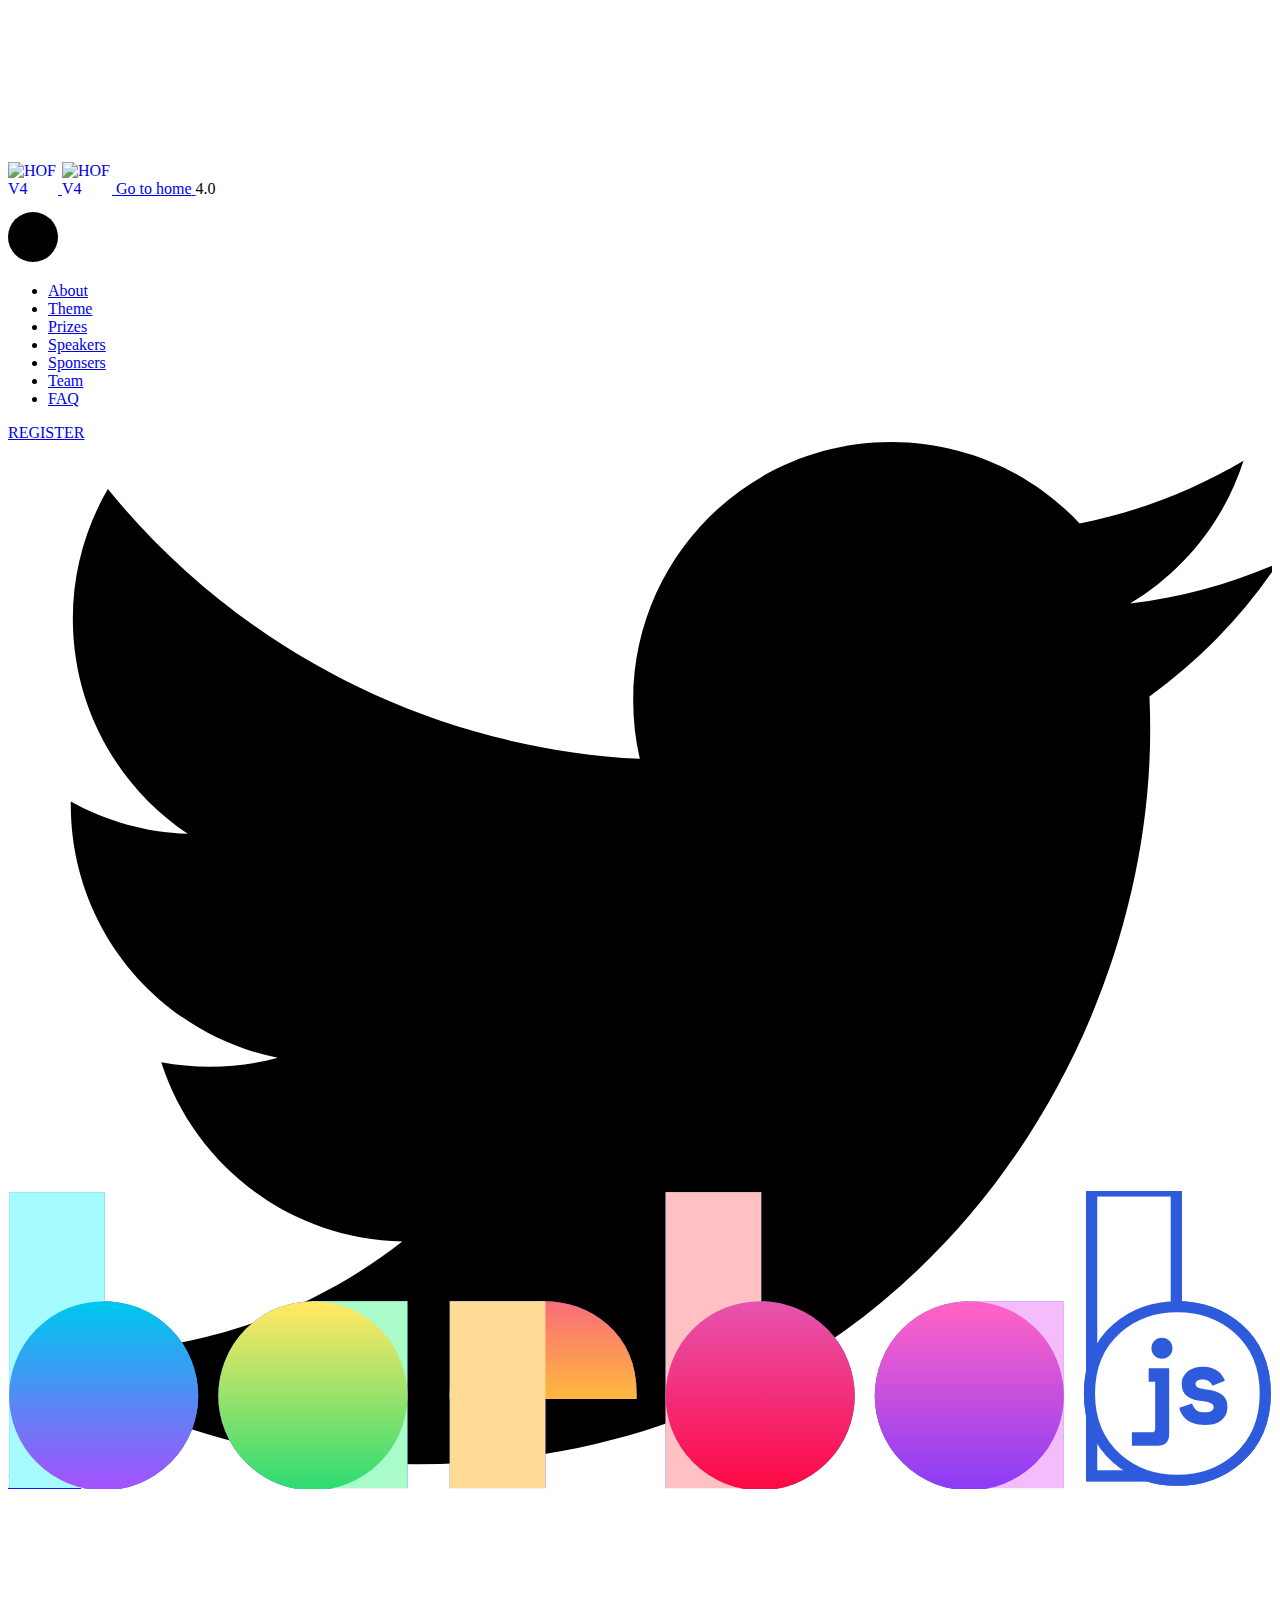
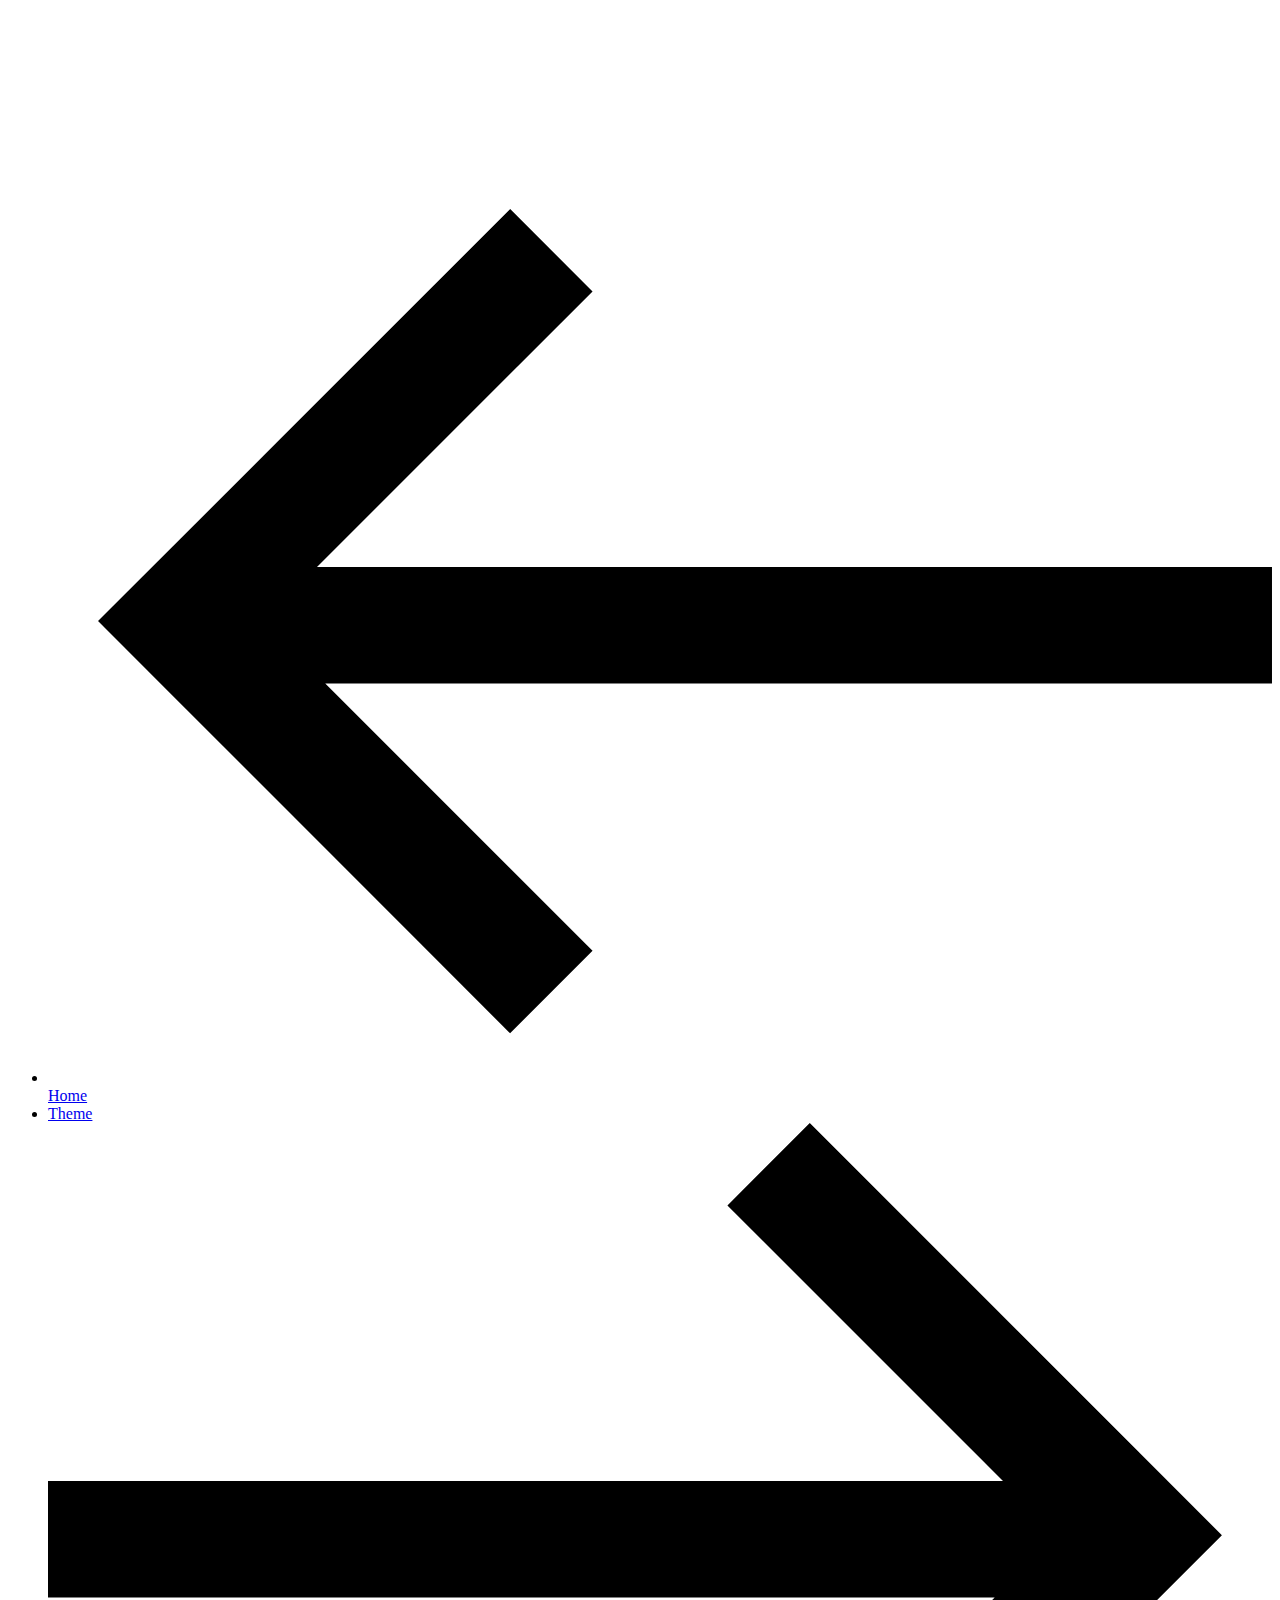
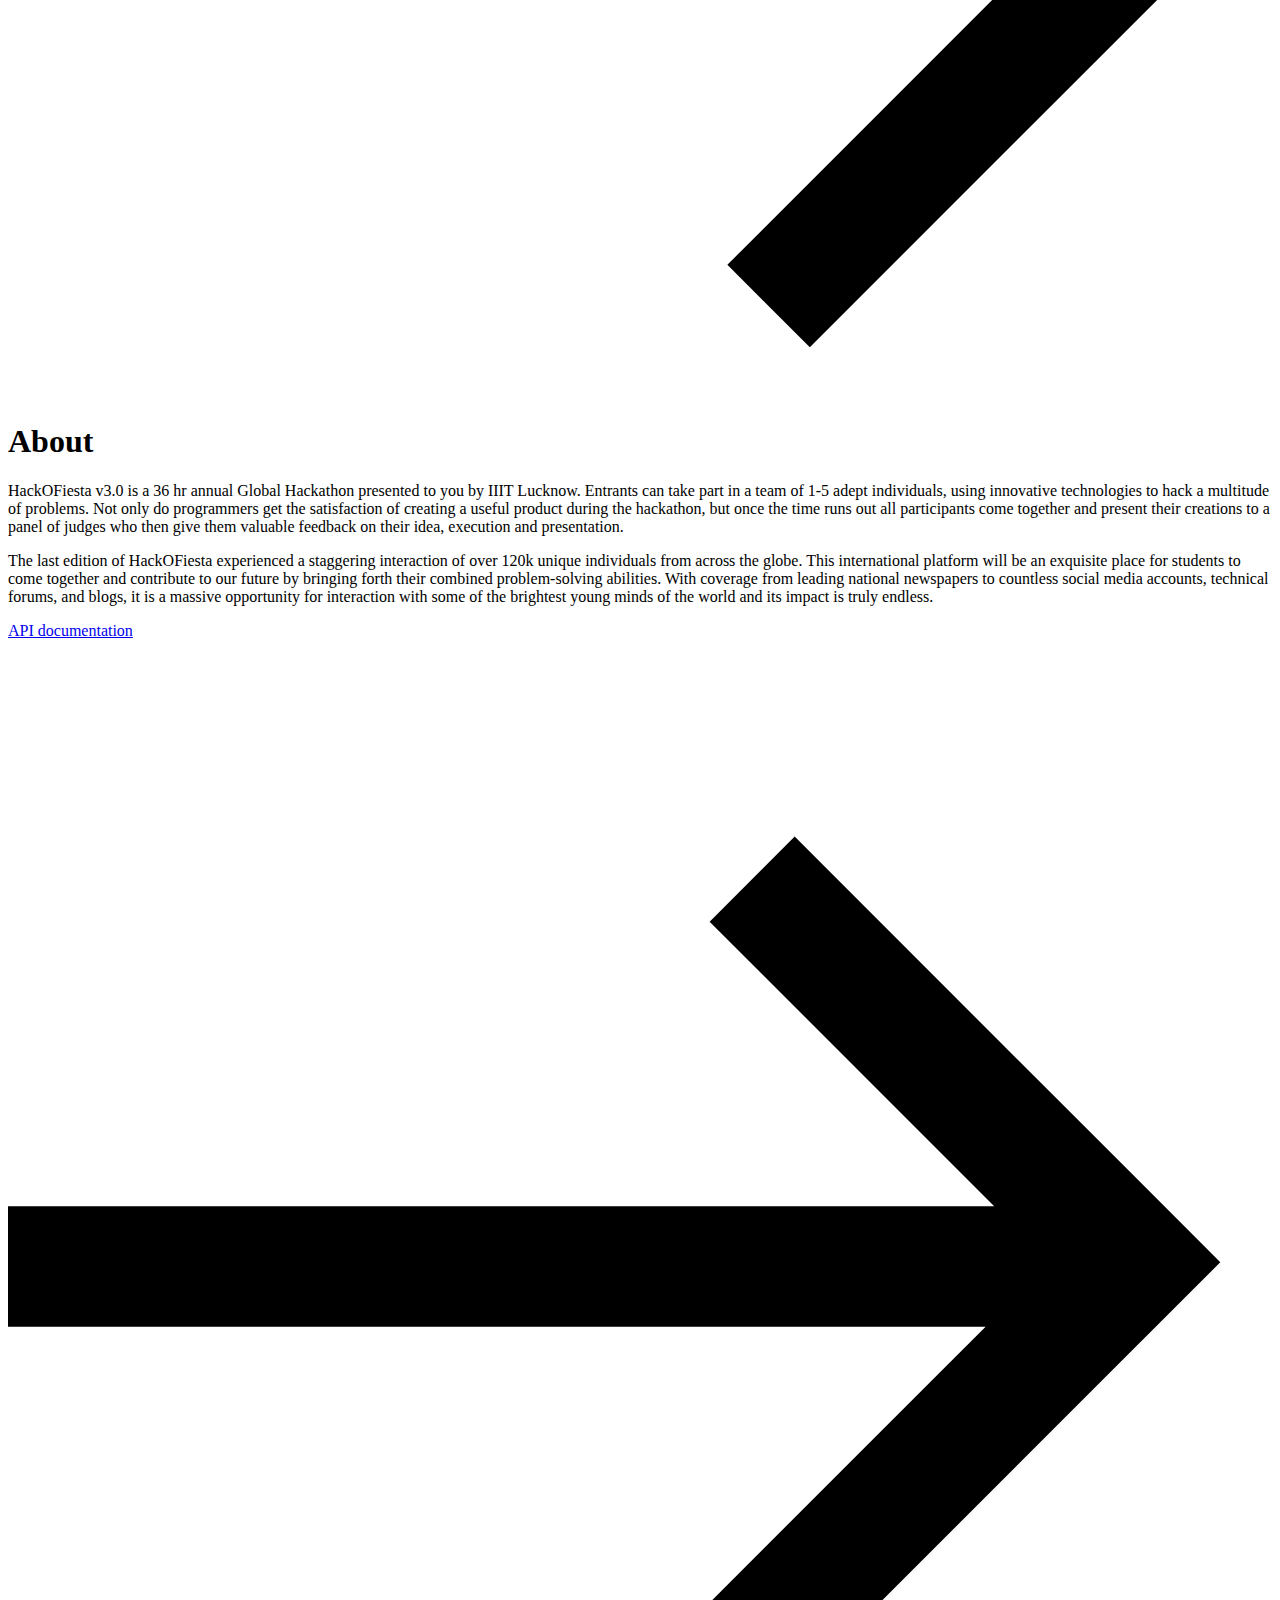
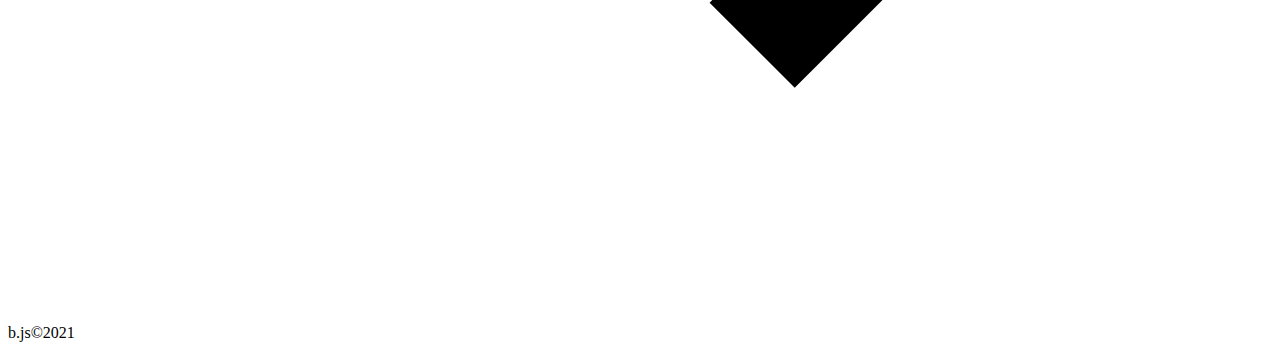
==== commit c8f53e11: "refactor id's and add discord badge." ====
--- a/about.html
+++ b/about.html
@@ -5,9 +5,9 @@
   <title>HackOFiesta</title>
   <meta name="description" content="Create badass, fluid and smooth transition between your website&#39;s pages." />
 
-  <link rel="apple-touch-icon" sizes="180x180" href="kool1.jpg">
-  <link rel="icon" type="image/png" sizes="32x32" href="kool1.jpg">
-  <link rel="icon" type="image/png" sizes="16x16" href="kool1.jpg">
+  <link rel="apple-touch-icon" sizes="180x180" href="assets/imgs/logo.png">
+  <link rel="icon" type="image/png" sizes="32x32" href="assets/imgs/logo.png">
+  <link rel="icon" type="image/png" sizes="16x16" href="assets/imgs/logo.png">
   <link rel="manifest" href="https://barba.js.org/favicons/site.webmanifest?rev=1">
   <link rel="mask-icon" href="https://barba.js.org/favicons/safari-pinned-tab.svg?rev=1" color="#5bbad5">
   <link rel="shortcut icon" href="https://barba.js.org/favicons/favicon.ico?rev=1">
@@ -16,22 +16,26 @@
   <meta name="theme-color" content="#ffffff">
 
   <meta property="og:type" content="website" />
-  <meta property="og:title" content="barba.js" />
-  <meta property="og:description"
-    content="Create badass, fluid and smooth transition between your website&#39;s pages." />
-  <meta property="og:url" content="https://barba.js.org" />
-  <meta property="og:site_name" content="barba.js" />
-  <meta property="og:image" content="https://barba.js.org/share.jpg" />
-  <meta property="og:image:width" content="1500" />
-  <meta property="og:image:height" content="500" />
-
-  <meta name="twitter:card" content="summary" />
-  <meta name="twitter:description"
-    content="Create badass, fluid and smooth transition between your website&#39;s pages." />
-  <meta name="twitter:title" content="barba.js" />
-  <meta name="twitter:site" content="@barba_js" />
-  <meta name="twitter:image" content="https://barba.js.org/share.jpg" />
-  <meta name="twitter:creator" content="@barba_js" />
+    <meta property="og:title" content="HackOFiesta V4" />
+    <meta
+      property="og:description"
+      content="The annual 36 hr global hackathon of IIIT Lucknow."
+    />
+    <meta property="og:url" content="https://hof-v4.netlify.app/" />
+    <meta property="og:site_name" content="HackOFiesta V4" />
+    <meta property="og:image" content="./assets/imgs/logo.png" />
+    <meta property="og:image:width" content="500" />
+    <meta property="og:image:height" content="500" />
+
+    <meta name="twitter:card" content="summary" />
+    <meta
+      name="twitter:description"
+      content="Create badass, fluid and smooth transition between your website&#39;s pages."
+    />
+    <meta name="twitter:title" content="HackOFiesta V4" />
+    <meta name="twitter:site" content="https://hof-v4.netlify.app/" />
+    <meta name="twitter:image" content="./assets/imgs/logo.png" />
+    <meta name="twitter:creator" content="IIIT Lucknow" />
 
   <meta http-equiv="content-type" content="text/html; charset=utf-8" />
   <link rel="stylesheet" href="/scss/style.css" />
@@ -53,7 +57,7 @@
   <script>
     window.BARBA = {
       root: '/',
-      menu: JSON.parse('[{"title":"Features","url":"features/user-friendly/","slug":"/features","subpages":[{"title":"User friendly","url":"features/user-friendly/"},{"title":"Easy peasy","url":"features/easy-peasy/"},{"title":"Smart","url":"features/smart/"},{"title":"Extensible","url":"features/extensible/"},{"title":"Futureproof","url":"features/futureproof/"},{"title":"Community","url":"features/community/"}]},{"title":"Examples","url":"examples/","slug":"/examples"},{"title":"Showcases","url":"showcase/","slug":"/showcase"},{"title":"Docs","url":"docs/getstarted/intro/","slug":"/docs"},{"title":"FAQ","url":"faq/","slug":"/faq"}]'),
+      menu: JSON.parse('[{"title":"Features","url":"features/user-friendly/","slug":"/features","subpages":[{"title":"User friendly","url":"features/user-friendly/"},{"title":"Easy peasy","url":"features/easy-peasy/"},{"title":"Smart","url":"features/smart/"},{"title":"Extensible","url":"features/extensible/"},{"title":"About","url":"/about.html"},{"title":"Community","url":"features/community/"}]},{"title":"Examples","url":"examples/","slug":"/examples"},{"title":"Showcases","url":"showcase/","slug":"/showcase"},{"title":"Docs","url":"docs/getstarted/intro/","slug":"/docs"},{"title":"FAQ","url":"FAQ/","slug":"/FAQ"}]'),
       docs: JSON.parse('[{"title":"Get Started","url":"docs/getstarted/intro/","path":"docs/getstarted","subpages":[{"title":"Intro","url":"docs/getstarted/intro/"},{"title":"Install","url":"docs/getstarted/install/"},{"title":"Markup","url":"docs/getstarted/markup/"},{"title":"Basic transition","url":"docs/getstarted/basic-transition/"},{"title":"Run custom code","url":"docs/getstarted/custom-code/"},{"title":"Lifecycle","url":"docs/getstarted/lifecycle/"},{"title":"Legacy example","url":"docs/getstarted/legacy/"},{"title":"Browser support","url":"docs/getstarted/browser-support/"},{"title":"Useful links","url":"docs/getstarted/useful-links/"}]},{"title":"Advanced","url":"docs/advanced/hooks/","path":"docs/advanced","subpages":[{"title":"Hooks","url":"docs/advanced/hooks/"},{"title":"Transitions","url":"docs/advanced/transitions/"},{"title":"Views","url":"docs/advanced/views/"},{"title":"Strategies","url":"docs/advanced/strategies/"},{"title":"Recipes","url":"docs/advanced/recipes/"},{"title":"Third party scripts","url":"docs/advanced/third-party/"},{"title":"Utils","url":"docs/advanced/utils/"},{"title":"Developer API","url":"api/","path":"api","extern":true}]},{"title":"Plugins","url":"docs/plugins/intro/","path":"docs/plugins","subpages":[{"title":"Intro","url":"docs/plugins/intro/"},{"title":"Router","url":"docs/plugins/router/"},{"title":"Prefetch","url":"docs/plugins/prefetch/"},{"title":"Css","url":"docs/plugins/css/"},{"title":"Head","url":"docs/plugins/head/"},{"title":"Preset","url":"docs/plugins/preset/"}]}]'),
     }
 
@@ -63,7 +67,7 @@
   <meta name="generator" content="Hexo 4.2.1">
 </head>
 
-<body data-barba="wrapper" data-slug="futureproof">
+<body data-barba="wrapper" data-slug="About">
   <?xml version="1.0" encoding="UTF-8"?><svg xmlns="http://www.w3.org/2000/svg"
     xmlns:xlink="http://www.w3.org/1999/xlink">
     <symbol viewBox="0 0 21 15" id="barba-arrow-next" xmlns="http://www.w3.org/2000/svg">
@@ -238,12 +242,13 @@
           <div class="header__wrapper">
             <div class="header__infos">
               <a class="header__infos__logo" href="/">
-                <img src="kool1.jpg" alt="Barba.js logo" class="kool1" />
+                <img src="assets/imgs/Frame 2.svg" alt="HOF V4" class="kool1 logoNoHovered" id="logo_nohover" />
+            <img src="assets/imgs/Group 10.svg" alt="HOF V4" class="kool1 logoHovered" id="logo_hover" />
                 <span class="h-visually-hidden">Go to home</span>
                 <!-- <svg viewBox="0 0 32 32" aria-hidden="true" class="icon--barba">
 <use xlink:href="#barba-b"></use>
 </svg> -->
-                <!-- <img src="kool1.jpg" alt="Barba.js logo" class="kool1"> -->
+                <!-- <img src="assets/imgs/logo.png" alt="Barba.js logo" class="kool1"> -->
               </a>
               <span class="header__infos__version">
                 <span>4.0</span>
@@ -311,7 +316,7 @@
                     </li>
     
                     <li class="menu__pages__item" data-ref="menu.item">
-                      <a class="menu__pages__item__link" href="/docs/getstarted/intro/">
+                      <a class="menu__pages__item__link" href="/speaker.html">
                         Speakers
                       </a>
     
@@ -334,6 +339,13 @@
     
                       <!-- Subpages -->
     
+                      <!-- Subpages [end]-->
+                    </li>
+                    <li class="menu__pages__item" data-ref="menu.item">
+                      <a class="menu__pages__item__link" href="/faq.html"> FAQ </a>
+        
+                      <!-- Subpages -->
+        
                       <!-- Subpages [end]-->
                     </li>
     
@@ -356,14 +368,6 @@
                       </svg>
                       <div class="menu-extra__twitter__label">HOF_twit1</div>
                     </a>
-                    <div class="menu-extra__credits" data-ref="menu.item">
-                      <a href="https://join.slack.com/t/barbajs/shared_invite/enQtNTU3NTAyMjkxMzAyLTI1NDIxZDZmMGJjMDlmNzFkODZmMmVmN2U2ODg2Y2M3MzczMDdjZTk5ODQwNWZkYWVlMDM5NGZiODJmMWVhODk"
-                        target="_blank" rel="nofollow"><img
-                          src="https://camo.githubusercontent.com/50859fa18a7c6eafbdd959f2c43603ec0aad96b8/68747470733a2f2f696d672e736869656c64732e696f2f62616467652f736c61636b2d6368616e6e656c2d707572706c652e7376673f7374796c653d666c61742d737175617265266c6f676f3d736c61636b"
-                          alt="Slack channel"
-                          data-canonical-src="https://img.shields.io/badge/slack-channel-purple.svg?style=flat-square&amp;logo=slack"
-                          style="max-width: 100%" /></a>
-                    </div>
                   </div>
                 </div>
                 <!-- Menu Footer [end]-->
@@ -378,7 +382,7 @@
             <div class="site-content-inner">
 
 
-              <div class="feature" data-component="feature" data-feature-slug="futureproof" data-feature-order="4">
+              <div class="feature" data-component="feature" data-feature-slug="About" data-feature-order="4">
                 <div class="logo featured featured--4">
 
                 </div>
@@ -684,17 +688,17 @@
 
                 <ul class="feature__nav">
                   <li class="feature__nav__el">
-                    <a href="/features/extensible/">
+                    <a href="/">
                       <svg viewBox="0 0 21 15" aria-hidden="true" class="icon--barba">
                         <!-- <use attr.xlink:href="assets/svg/sprite.svg#barba-arrow-prev"></use> -->
                         <use xlink:href="#barba-arrow-prev"></use>
                       </svg>
-                      <span>Extensible</span>
+                      <span>Home</span>
                     </a>
                   </li>
                   <li class="feature__nav__el">
-                    <a href="/features/community/">
-                      <span>Community</span>
+                    <a href="/theme.html">
+                      <span>Theme</span>
                       <svg viewBox="0 0 21 15" aria-hidden="true" class="icon--barba">
                         <!-- <use attr.xlink:href="assets/svg/sprite.svg#barba-arrow-next"></use> -->
                         <use xlink:href="#barba-arrow-next"></use>
@@ -778,6 +782,20 @@
       </div>
 
       <script src="https://barba.js.org/js/main.js"></script>
+      <script>
+        const nohover = document.getElementById('logo_nohover');
+        const hover = document.getElementById('logo_hover');
+        nohover.onmouseenter = () => {
+          console.log('hover')
+          nohover.style.opacity = 0;
+          hover.style.opacity = 1;
+        }
+        nohover.onmouseleave = () => {
+          console.log('leave')
+          nohover.style.opacity = 1;
+          hover.style.opacity = 0;
+        }
+      </script>
     </body>
 
 </html>--- a/scss/style.css
+++ b/scss/style.css
@@ -172,26 +172,44 @@
 }
 .prize-lottie{
   display: block;
-  transform: translateY(-100px);
-}
+ 
+}
+
 .prize{
-  padding: 20px;
+  padding-left: 20px;
+  padding-right: 20px;
   background: rgba(255, 255, 255, 0.8);
   border-radius: 10px;
   box-shadow: 0 1.4rem 3rem rgba(160, 160, 160, 0.3);
 }
 .prize-content{
   display: block;
-  transform: translateY(-50px);
+ 
 }
 .blast{
   position: absolute;
+  z-index: -100;
 }
 .blastright{
   position: absolute;
   right: 300px;
+  z-index: -100;
 }
 .blastleft{
   position: absolute;
   left: 80px;
+  z-index: -100;
+}
+@media only screen and (max-width: 1076px) {
+  .pz3{
+    margin-top: 400px;
+  }
+}
+@media only screen and (max-width: 767px) {
+ .pz2{
+  margin-top: 400px;
+ }
+ .pz3{
+  margin-top: 800px;
+ }
 }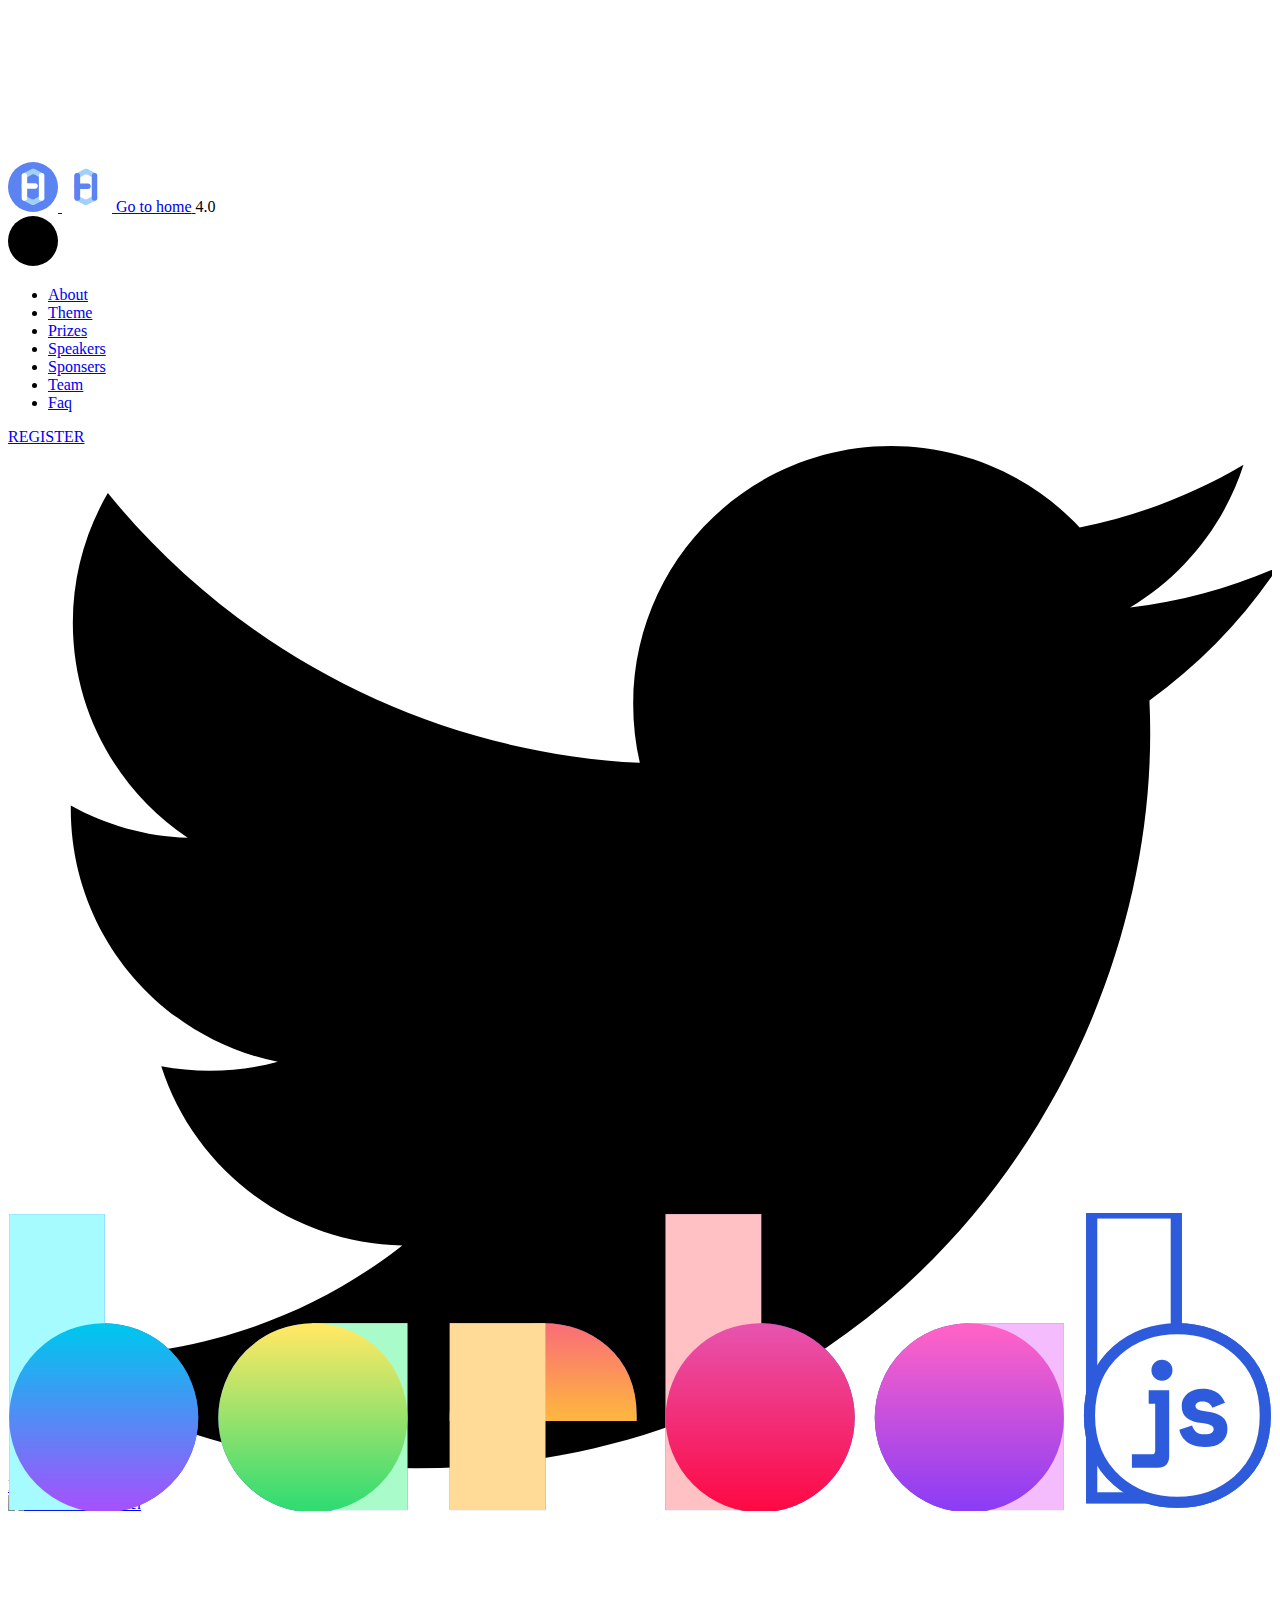
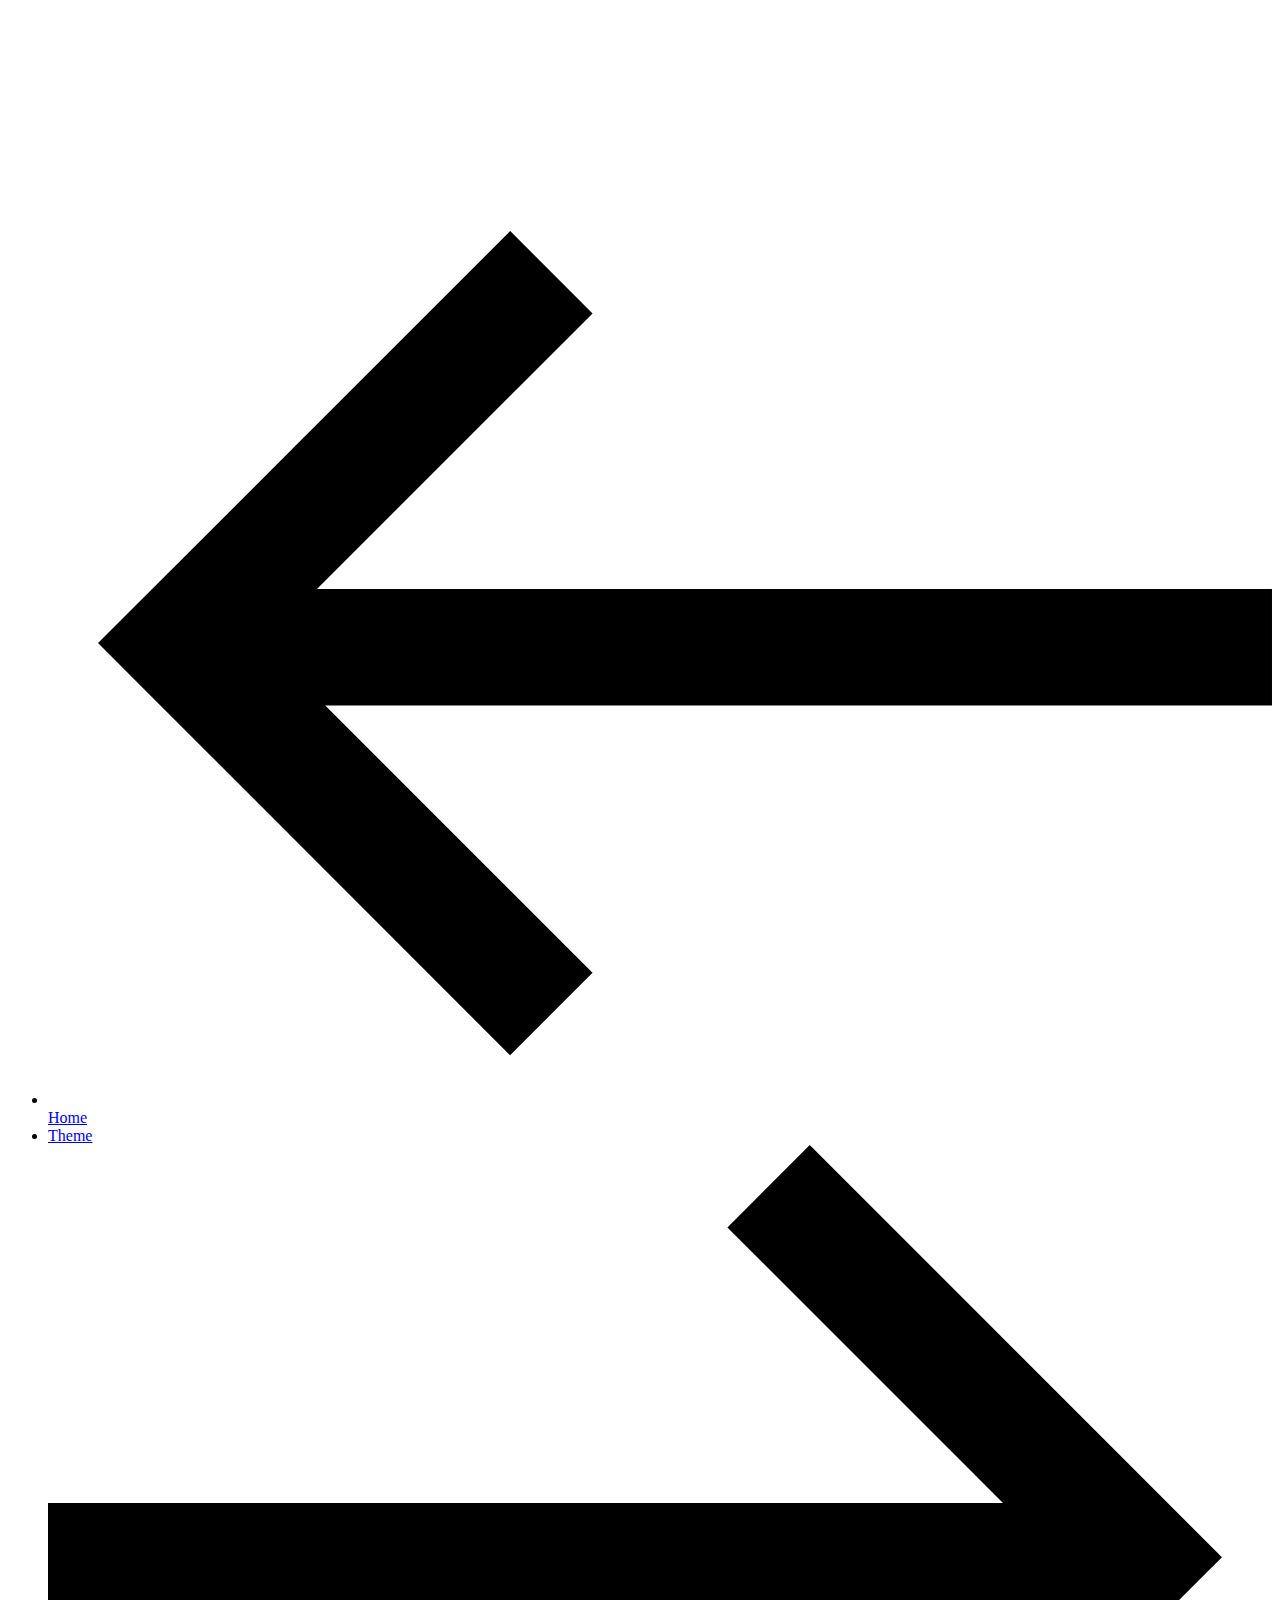
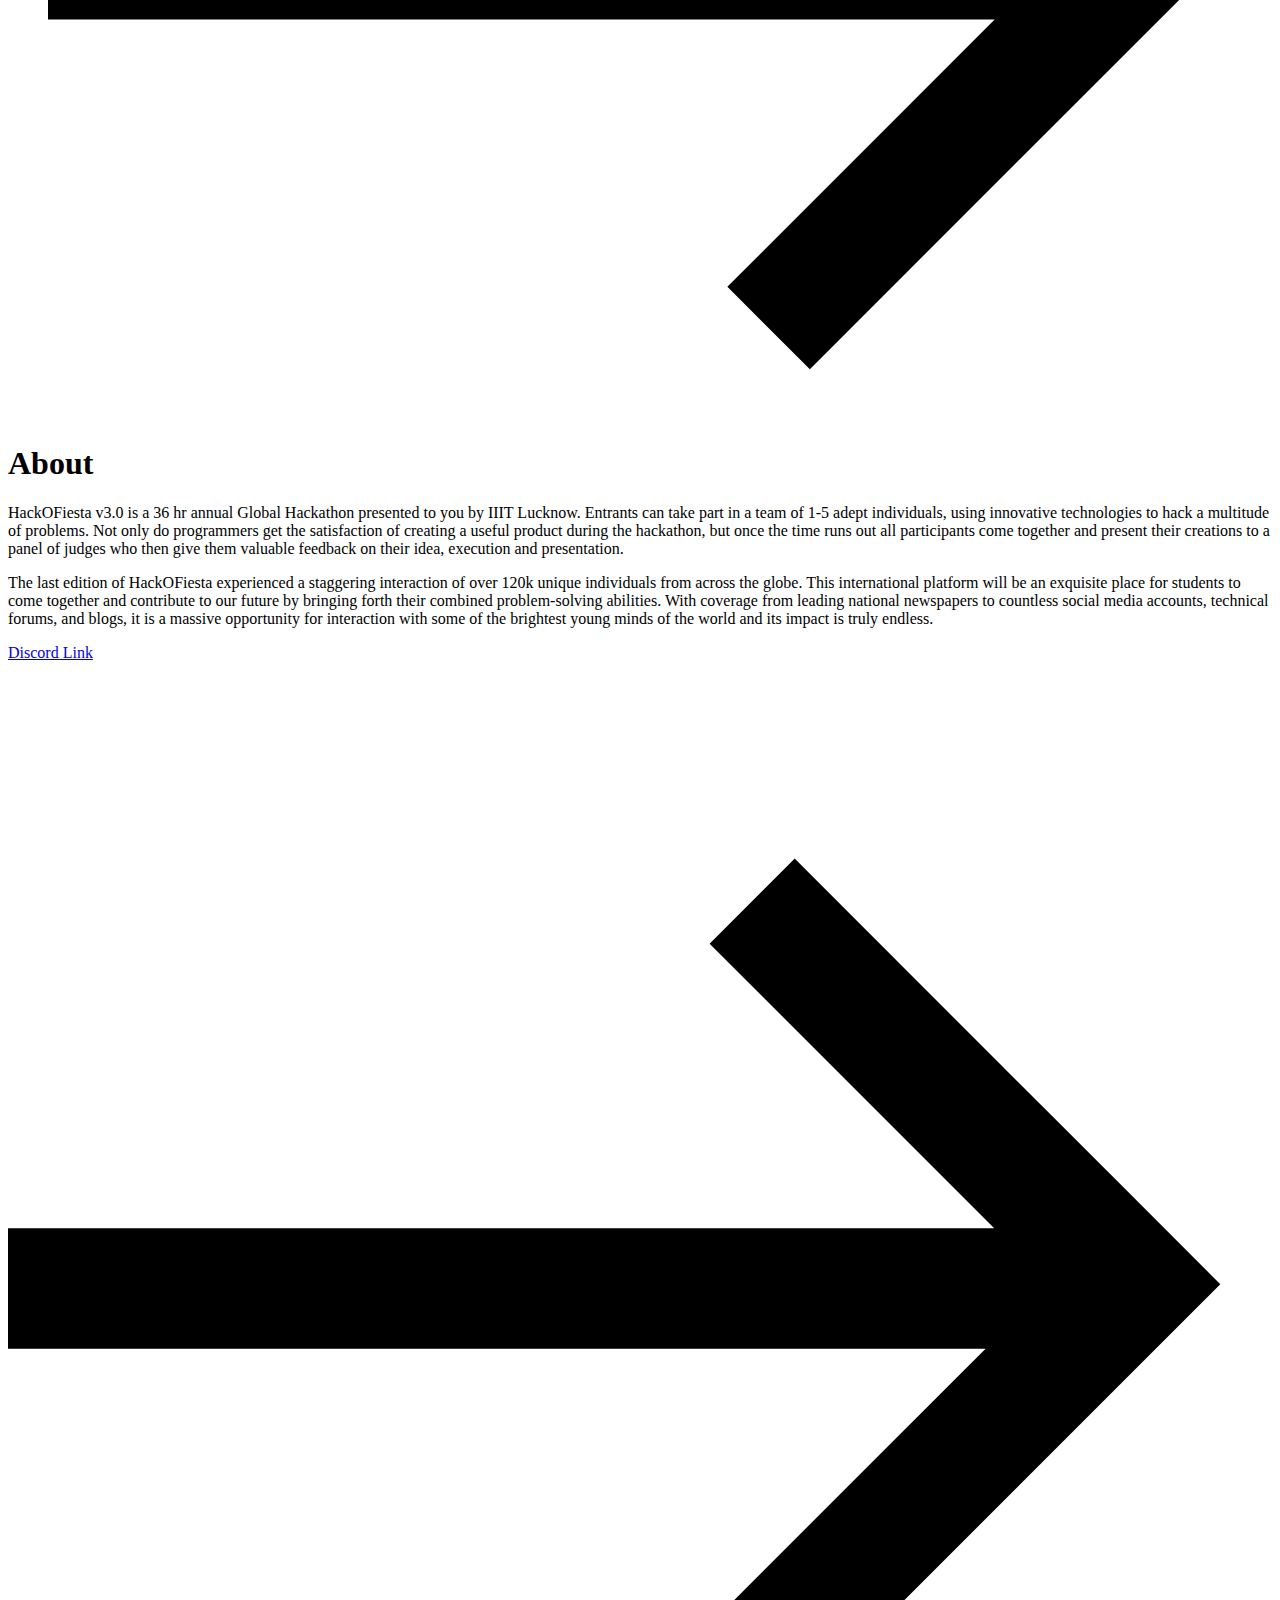
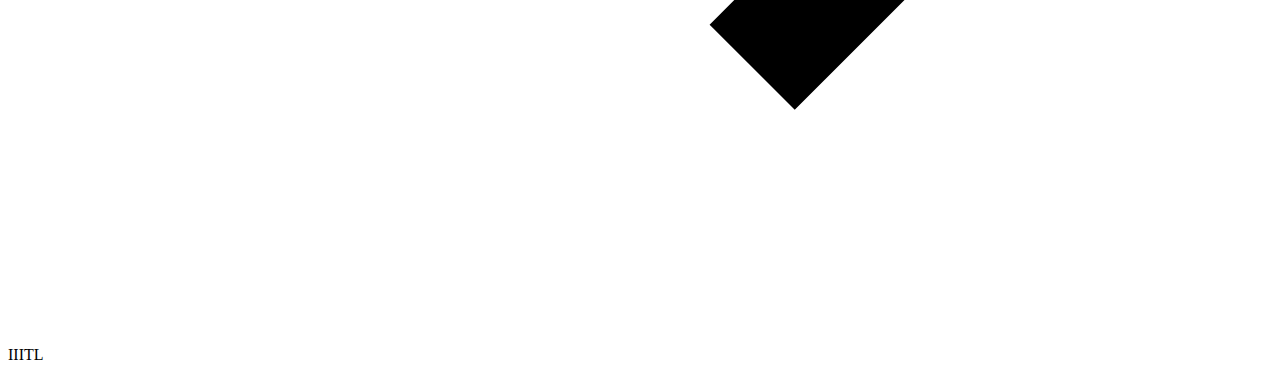
==== commit 3798fe45: "Merge pull request #22 from Ilikepizza2/main" ====
--- a/about.html
+++ b/about.html
@@ -3,16 +3,16 @@
 
 <head>
   <title>HackOFiesta</title>
-  <meta name="description" content="Create badass, fluid and smooth transition between your website&#39;s pages." />
+  <meta name="description" content="Hack o Fiesta is IIIT Lucknow's annual hackathon" />
 
   <link rel="apple-touch-icon" sizes="180x180" href="assets/imgs/logo.png">
   <link rel="icon" type="image/png" sizes="32x32" href="assets/imgs/logo.png">
   <link rel="icon" type="image/png" sizes="16x16" href="assets/imgs/logo.png">
-  <link rel="manifest" href="https://barba.js.org/favicons/site.webmanifest?rev=1">
-  <link rel="mask-icon" href="https://barba.js.org/favicons/safari-pinned-tab.svg?rev=1" color="#5bbad5">
-  <link rel="shortcut icon" href="https://barba.js.org/favicons/favicon.ico?rev=1">
+  <link rel="manifest" href="assets/imgs/logo.png">
+  <link rel="mask-icon" href="assets/imgs/logo.png" color="#5bbad5">
+  <link rel="shortcut icon" href="assets/imgs/logo.png">
   <meta name="msapplication-TileColor" content="#ffffff">
-  <meta name="msapplication-config" content="https://barba.js.org/favicons/browserconfig.xml?rev=1">
+  <meta name="msapplication-config" content="assets/imgs/logo.png">
   <meta name="theme-color" content="#ffffff">
 
   <meta property="og:type" content="website" />
@@ -30,7 +30,7 @@
     <meta name="twitter:card" content="summary" />
     <meta
       name="twitter:description"
-      content="Create badass, fluid and smooth transition between your website&#39;s pages."
+      content="Hack o Fiesta is IIIT Lucknow's annual hackathon"
     />
     <meta name="twitter:title" content="HackOFiesta V4" />
     <meta name="twitter:site" content="https://hof-v4.netlify.app/" />
@@ -57,7 +57,7 @@
   <script>
     window.BARBA = {
       root: '/',
-      menu: JSON.parse('[{"title":"Features","url":"features/user-friendly/","slug":"/features","subpages":[{"title":"User friendly","url":"features/user-friendly/"},{"title":"Easy peasy","url":"features/easy-peasy/"},{"title":"Smart","url":"features/smart/"},{"title":"Extensible","url":"features/extensible/"},{"title":"About","url":"/about.html"},{"title":"Community","url":"features/community/"}]},{"title":"Examples","url":"examples/","slug":"/examples"},{"title":"Showcases","url":"showcase/","slug":"/showcase"},{"title":"Docs","url":"docs/getstarted/intro/","slug":"/docs"},{"title":"FAQ","url":"FAQ/","slug":"/FAQ"}]'),
+      menu: JSON.parse('[{"title":"Features","url":"features/user-friendly/","slug":"/features","subpages":[{"title":"User friendly","url":"features/user-friendly/"},{"title":"Easy peasy","url":"features/easy-peasy/"},{"title":"Smart","url":"features/smart/"},{"title":"Extensible","url":"features/extensible/"},{"title":"About","url":"/about.html"},{"title":"Community","url":"features/community/"}]},{"title":"Examples","url":"examples/","slug":"/examples"},{"title":"Showcases","url":"showcase/","slug":"/showcase"},{"title":"Docs","url":"docs/getstarted/intro/","slug":"/docs"},{"title":"FAQ","url":"faq/","slug":"/faq"}]'),
       docs: JSON.parse('[{"title":"Get Started","url":"docs/getstarted/intro/","path":"docs/getstarted","subpages":[{"title":"Intro","url":"docs/getstarted/intro/"},{"title":"Install","url":"docs/getstarted/install/"},{"title":"Markup","url":"docs/getstarted/markup/"},{"title":"Basic transition","url":"docs/getstarted/basic-transition/"},{"title":"Run custom code","url":"docs/getstarted/custom-code/"},{"title":"Lifecycle","url":"docs/getstarted/lifecycle/"},{"title":"Legacy example","url":"docs/getstarted/legacy/"},{"title":"Browser support","url":"docs/getstarted/browser-support/"},{"title":"Useful links","url":"docs/getstarted/useful-links/"}]},{"title":"Advanced","url":"docs/advanced/hooks/","path":"docs/advanced","subpages":[{"title":"Hooks","url":"docs/advanced/hooks/"},{"title":"Transitions","url":"docs/advanced/transitions/"},{"title":"Views","url":"docs/advanced/views/"},{"title":"Strategies","url":"docs/advanced/strategies/"},{"title":"Recipes","url":"docs/advanced/recipes/"},{"title":"Third party scripts","url":"docs/advanced/third-party/"},{"title":"Utils","url":"docs/advanced/utils/"},{"title":"Developer API","url":"api/","path":"api","extern":true}]},{"title":"Plugins","url":"docs/plugins/intro/","path":"docs/plugins","subpages":[{"title":"Intro","url":"docs/plugins/intro/"},{"title":"Router","url":"docs/plugins/router/"},{"title":"Prefetch","url":"docs/plugins/prefetch/"},{"title":"Css","url":"docs/plugins/css/"},{"title":"Head","url":"docs/plugins/head/"},{"title":"Preset","url":"docs/plugins/preset/"}]}]'),
     }
 
@@ -241,14 +241,14 @@
         <header class="site-header header" role="banner" data-component="header">
           <div class="header__wrapper">
             <div class="header__infos">
-              <a class="header__infos__logo" href="/">
+              <a class="header__infos__logo" href="/"  onclick="window.location.assign(this.href)">
                 <img src="assets/imgs/Frame 2.svg" alt="HOF V4" class="kool1 logoNoHovered" id="logo_nohover" />
             <img src="assets/imgs/Group 10.svg" alt="HOF V4" class="kool1 logoHovered" id="logo_hover" />
                 <span class="h-visually-hidden">Go to home</span>
                 <!-- <svg viewBox="0 0 32 32" aria-hidden="true" class="icon--barba">
 <use xlink:href="#barba-b"></use>
 </svg> -->
-                <!-- <img src="assets/imgs/logo.png" alt="Barba.js logo" class="kool1"> -->
+                <!-- <img src="assets/imgs/logo.png" alt="HOF V4 logo" class="kool1"> -->
               </a>
               <span class="header__infos__version">
                 <span>4.0</span>
@@ -286,7 +286,7 @@
                     <!-- Page -->
     
                     <li class="menu__pages__item" data-ref="menu.item">
-                      <a class="menu__pages__item__link" href="./about.html">
+                      <a class="menu__pages__item__link" href="./about.html" onclick="window.location.assign(this.href)">
                         About
                       </a>
     
@@ -296,7 +296,7 @@
                     </li>
     
                     <li class="menu__pages__item" data-ref="menu.item">
-                      <a class="menu__pages__item__link" href="/theme.html">
+                      <a class="menu__pages__item__link" href="/theme.html" onclick="window.location.assign(this.href)">
                         Theme
                       </a>
     
@@ -306,7 +306,7 @@
                     </li>
     
                     <li class="menu__pages__item" data-ref="menu.item">
-                      <a class="menu__pages__item__link" href="/prizes.html">
+                      <a class="menu__pages__item__link" href="/prizes.html" onclick="window.location.assign(this.href)">
                         Prizes
                       </a>
     
@@ -316,7 +316,7 @@
                     </li>
     
                     <li class="menu__pages__item" data-ref="menu.item">
-                      <a class="menu__pages__item__link" href="/speaker.html">
+                      <a class="menu__pages__item__link" href="/speaker.html" onclick="window.location.assign(this.href)">
                         Speakers
                       </a>
     
@@ -326,7 +326,7 @@
                     </li>
     
                     <li class="menu__pages__item" data-ref="menu.item">
-                      <a class="menu__pages__item__link" href="./sponsers.html">
+                      <a class="menu__pages__item__link" href="./sponsers.html" onclick="window.location.assign(this.href)">
                         Sponsers
                       </a>
     
@@ -335,14 +335,14 @@
                       <!-- Subpages [end]-->
                     </li>
                     <li class="menu__pages__item" data-ref="menu.item">
-                      <a class="menu__pages__item__link" href="/team.html"> Team </a>
+                      <a class="menu__pages__item__link" href="/team.html" onclick="window.location.assign(this.href)"> Team </a>
     
                       <!-- Subpages -->
     
                       <!-- Subpages [end]-->
                     </li>
                     <li class="menu__pages__item" data-ref="menu.item">
-                      <a class="menu__pages__item__link" href="/faq.html"> FAQ </a>
+                      <a class="menu__pages__item__link" href="/faq.html" onclick="window.location.assign(this.href)"> Faq </a>
         
                       <!-- Subpages -->
         
@@ -356,18 +356,22 @@
     
                 <!-- Menu Footer -->
                 <div class="menu__footer">
-                  <a class="menu__footer__download" href="#" data-ref="menu.item">
+                  <a class="menu__footer__download" href="#" data-ref="menu.item" onclick="window.location.assign(this.href)">
                     REGISTER
                   </a>
                   <div class="menu__footer__extra menu-extra">
                     <a class="menu-extra__twitter" href="https://twitter.com/hackofiesta" target="_blank"
-                      data-barba-prevent data-ref="menu.item">
+                      data-barba-prevent data-ref="menu.item" onclick="window.location.assign(this.href)">
                       <svg class="menu-extra__twitter__icon" xmlns="http://www.w3.org/2000/svg" viewBox="0 0 16 13">
                         <path
                           d="M14.4487 3.221153c.00693.140201.00952.282132.00952.422333 0 4.318526-3.28606 9.296514-9.294778 9.296514-1.845976 0-3.562135-.540898-5.008279-1.468645.256169.03029.5158.045868.778893.045868 1.531821 0 2.939886-.522724 4.057164-1.397679-1.428835-.026829-2.636118-.970154-3.051528-2.268308.199051.037213.404159.057118.61446.057118.298575 0 .587631-.038944.861109-.113372C1.920653 7.493811.79472 6.174021.79472 4.590273v-.040676c.440507.244919.945057.392043 1.479896.409351C1.397929 4.372183.820683 3.37347.820683 2.238883c0-.598016.160972-1.159684.443104-1.642598 1.610576 1.977522 4.019085 3.277407 6.733958 3.414146-.055388-.239726-.083948-.488106-.083948-.745141C7.913797 1.461721 9.375519 0 11.17995 0c.93987 0 1.78886.395504 2.38514 1.030734.74341-.147124 1.44269-.418871 2.07445-.792739-.24405.762449-.76244 1.402872-1.43662 1.80703.66119-.07962 1.2895-.253572 1.87627-.514069-.43791.656001-.99179 1.23065-1.63049 1.690197z" />
                       </svg>
                       <div class="menu-extra__twitter__label">HOF_twit1</div>
                     </a>
+
+                    <div class="menu-extra__credits" data-ref="menu.item">
+                      <a href="https://discord.gg/8VK8jMt63j"><img src="https://img.shields.io/static/v1?label=Discord&message=Channel&color=2ea44f&logo=discord" alt="Discord - Channel"></a>
+                    </div>
                   </div>
                 </div>
                 <!-- Menu Footer [end]-->
@@ -651,27 +655,27 @@
 
 
 
-                        <a xlink:href="/features/user-friendly/" href="/features/user-friendly/">
+                        <a xlink:href="/features/user-friendly/" href="/features/user-friendly/" onclick="window.location.assign(this.href)">
                           <rect stroke="none" fill="rgba(0, 0, 0, 0)" x="0" y="0" width="95" height="134" />
                         </a>
 
-                        <a xlink:href="/features/easy-peasy/" href="/features/easy-peasy/">
+                        <a xlink:href="/features/easy-peasy/" href="/features/easy-peasy/" onclick="window.location.assign(this.href)">
                           <rect stroke="none" fill="rgba(0, 0, 0, 0)" x="95" y="0" width="95" height="134" />
                         </a>
 
-                        <a xlink:href="/features/smart/" href="/features/smart/">
+                        <a xlink:href="/features/smart/" href="/features/smart/" onclick="window.location.assign(this.href)">
                           <rect stroke="none" fill="rgba(0, 0, 0, 0)" x="190" y="0" width="95" height="134" />
                         </a>
 
-                        <a xlink:href="/features/extensible/" href="/features/extensible/">
+                        <a xlink:href="/features/extensible/" href="/features/extensible/" onclick="window.location.assign(this.href)">
                           <rect stroke="none" fill="rgba(0, 0, 0, 0)" x="285" y="0" width="95" height="134" />
                         </a>
 
-                        <a xlink:href="/features/futureproof/" href="/features/futureproof/">
+                        <a xlink:href="/features/futureproof/" href="/features/futureproof/" onclick="window.location.assign(this.href)">
                           <rect stroke="none" fill="rgba(0, 0, 0, 0)" x="380" y="0" width="95" height="134" />
                         </a>
 
-                        <a xlink:href="/features/community/" href="/features/community/">
+                        <a xlink:href="/features/community/" href="/features/community/" onclick="window.location.assign(this.href)">
                           <rect stroke="none" fill="rgba(0, 0, 0, 0)" x="475" y="0" width="95" height="134" />
                         </a>
 
@@ -688,7 +692,7 @@
 
                 <ul class="feature__nav">
                   <li class="feature__nav__el">
-                    <a href="/">
+                    <a href="/" onclick="window.location.assign(this.href)">
                       <svg viewBox="0 0 21 15" aria-hidden="true" class="icon--barba">
                         <!-- <use attr.xlink:href="assets/svg/sprite.svg#barba-arrow-prev"></use> -->
                         <use xlink:href="#barba-arrow-prev"></use>
@@ -697,7 +701,7 @@
                     </a>
                   </li>
                   <li class="feature__nav__el">
-                    <a href="/theme.html">
+                    <a href="/theme.html" onclick="window.location.assign(this.href)">
                       <span>Theme</span>
                       <svg viewBox="0 0 21 15" aria-hidden="true" class="icon--barba">
                         <!-- <use attr.xlink:href="assets/svg/sprite.svg#barba-arrow-next"></use> -->
@@ -751,8 +755,10 @@
                       <!--
   Need: ctaLink, ctaModifier, ctaTitle, ctaIcon
 -->
-                      <a href="/docs/getstarted/intro/" class="feature__action--4">
-                        <p class="feature__action__title colored">API documentation</p>
+
+<a href="https://discord.gg/8VK8jMt63j" class="feature__action--4">
+  <p class="feature__action__title colored">Discord Link</p>
+
 
                         <svg viewBox="0 0 32 32" aria-hidden="true" class="icon--barba">
                           <!-- <use attr.xlink:href="assets/svg/sprite.svg#barba-arrow-next"></use> -->
@@ -772,7 +778,7 @@
         </main><!-- end .site-main -->
 
         <footer class="site-footer footer">
-          b.js©2021
+          IIITL
         </footer>
 
       </div>
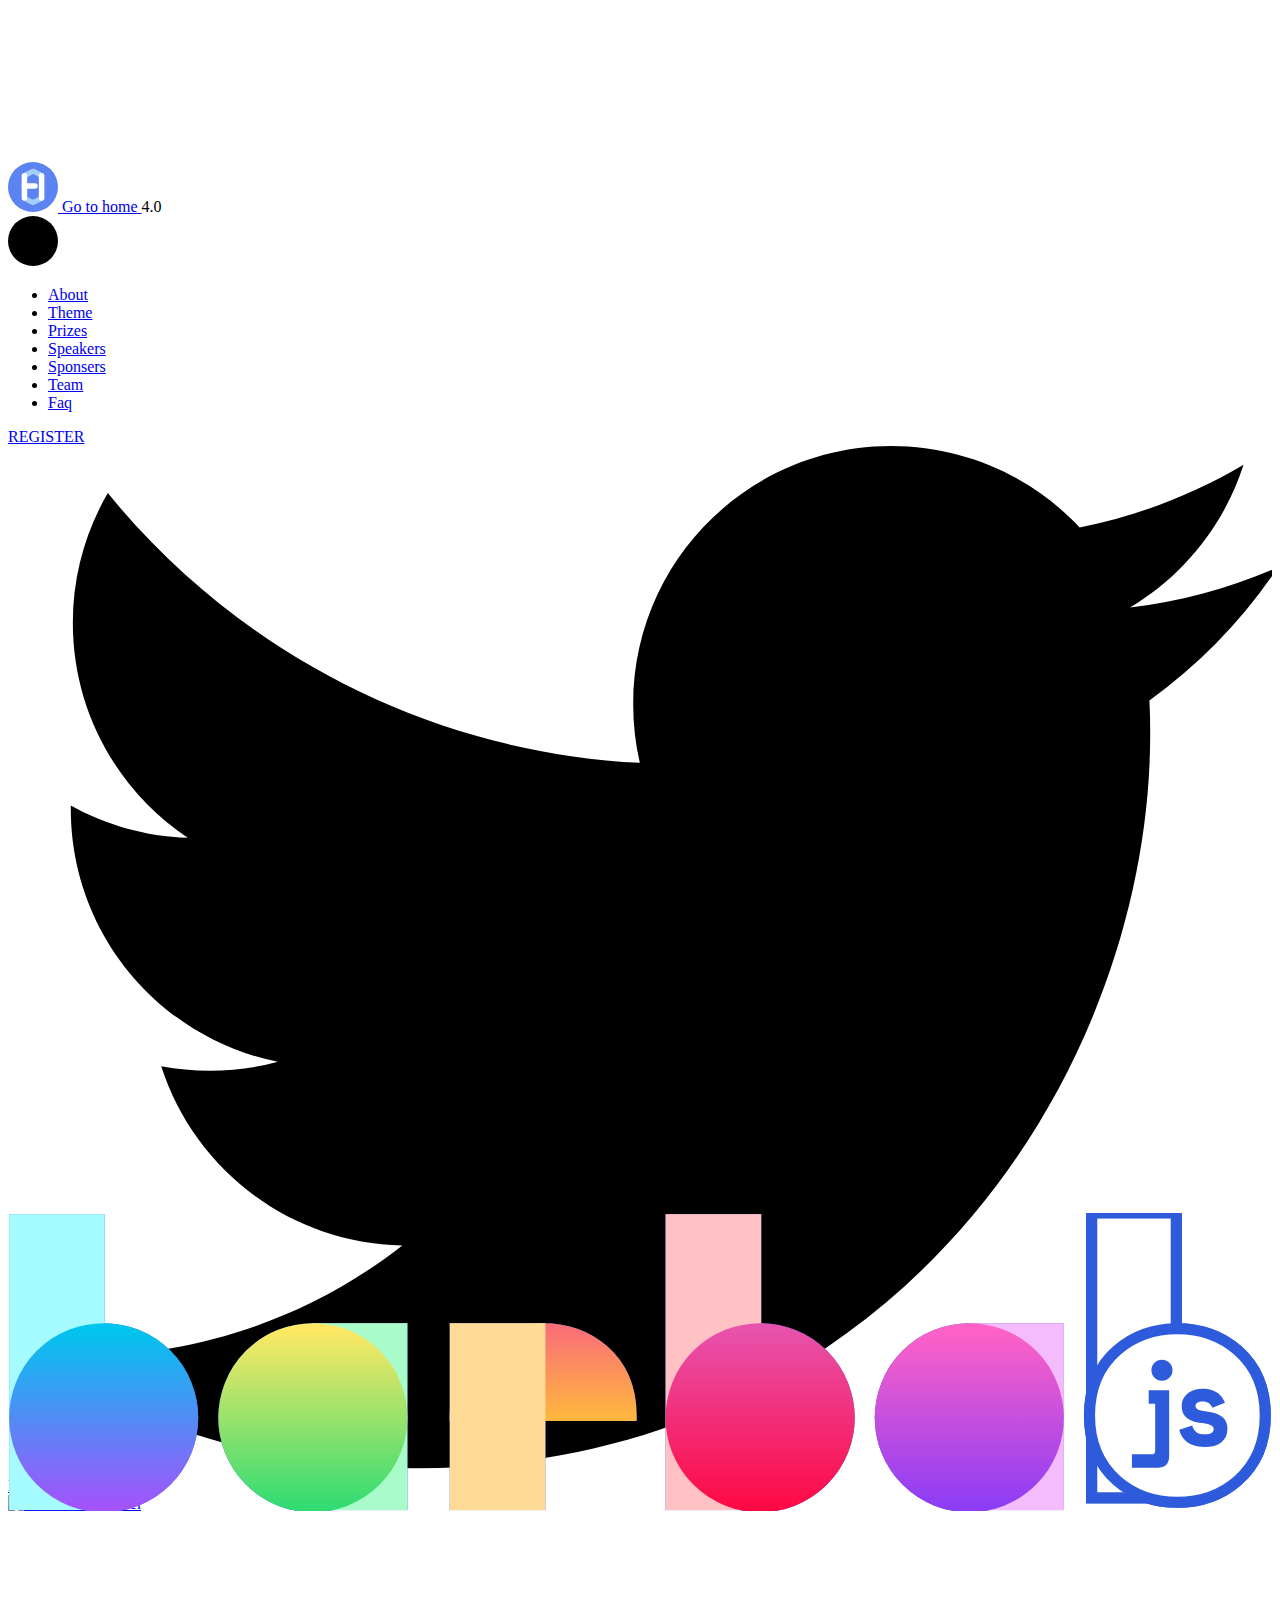
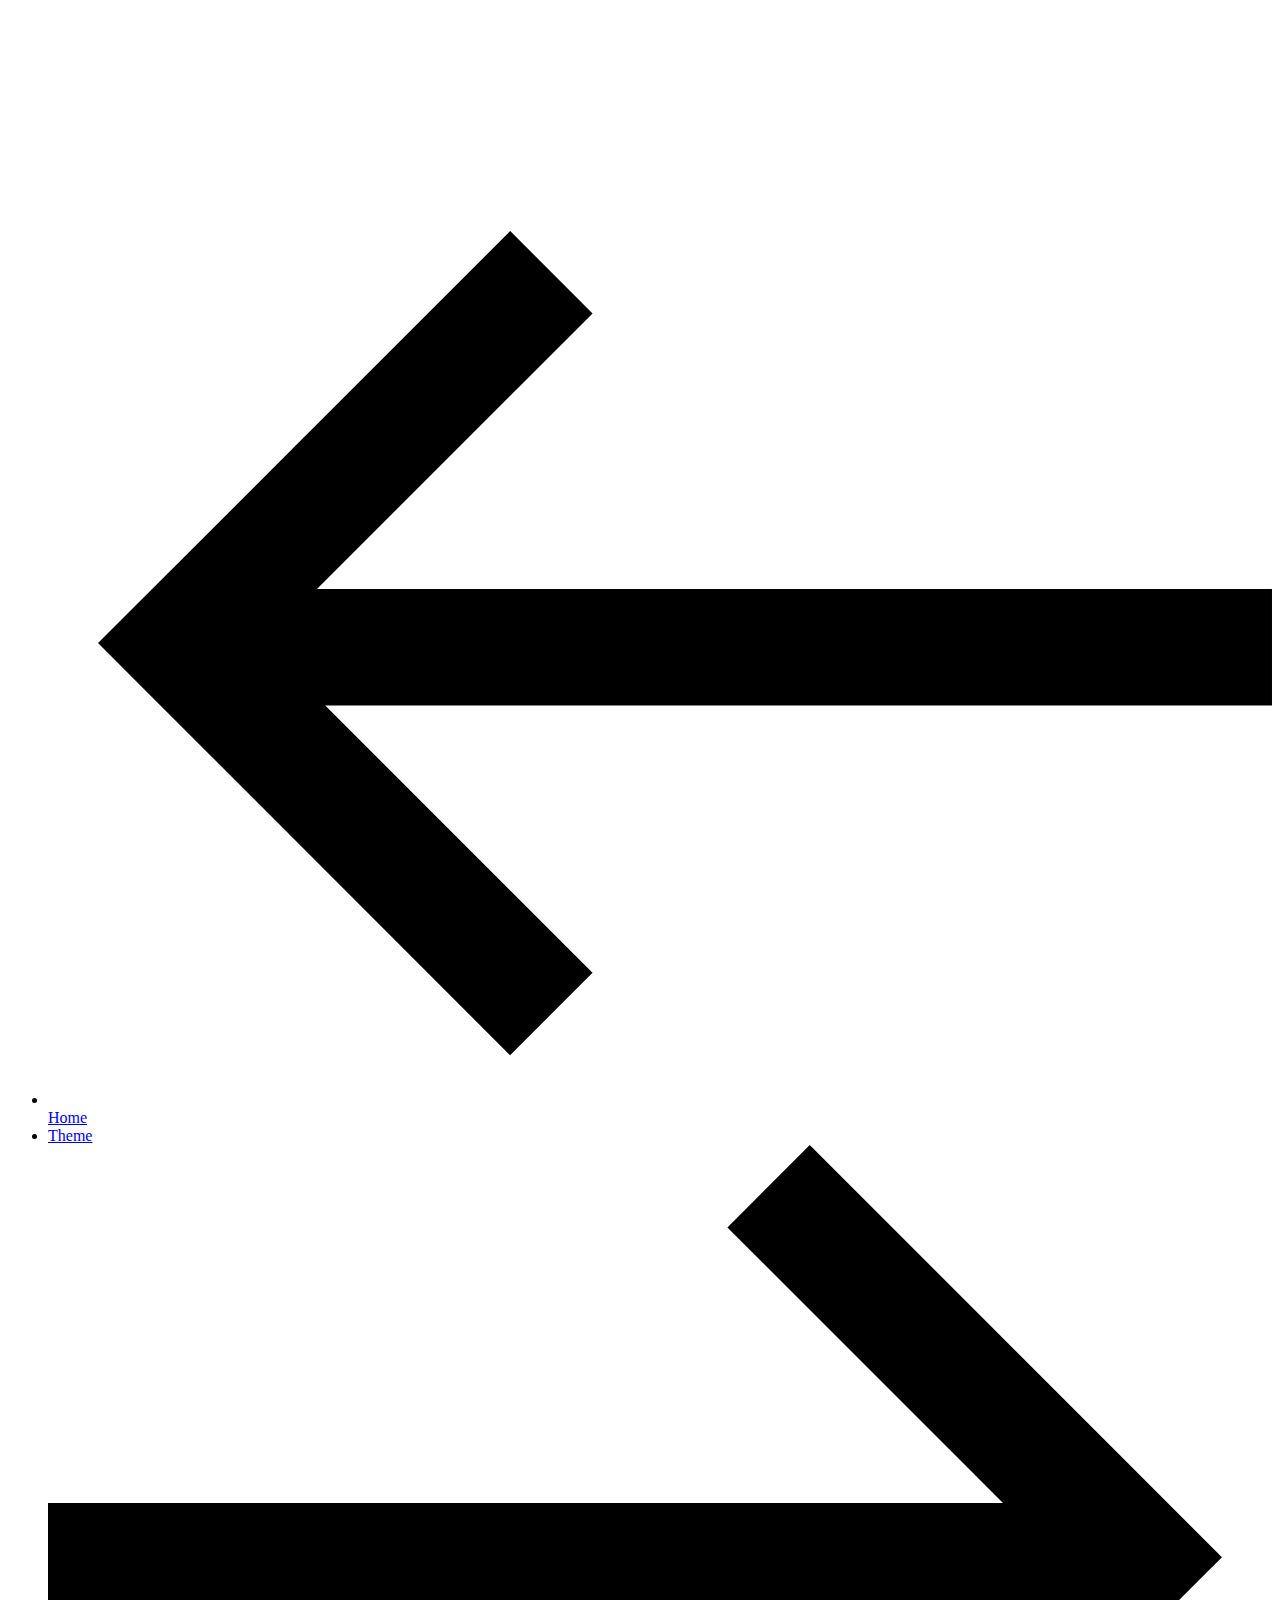
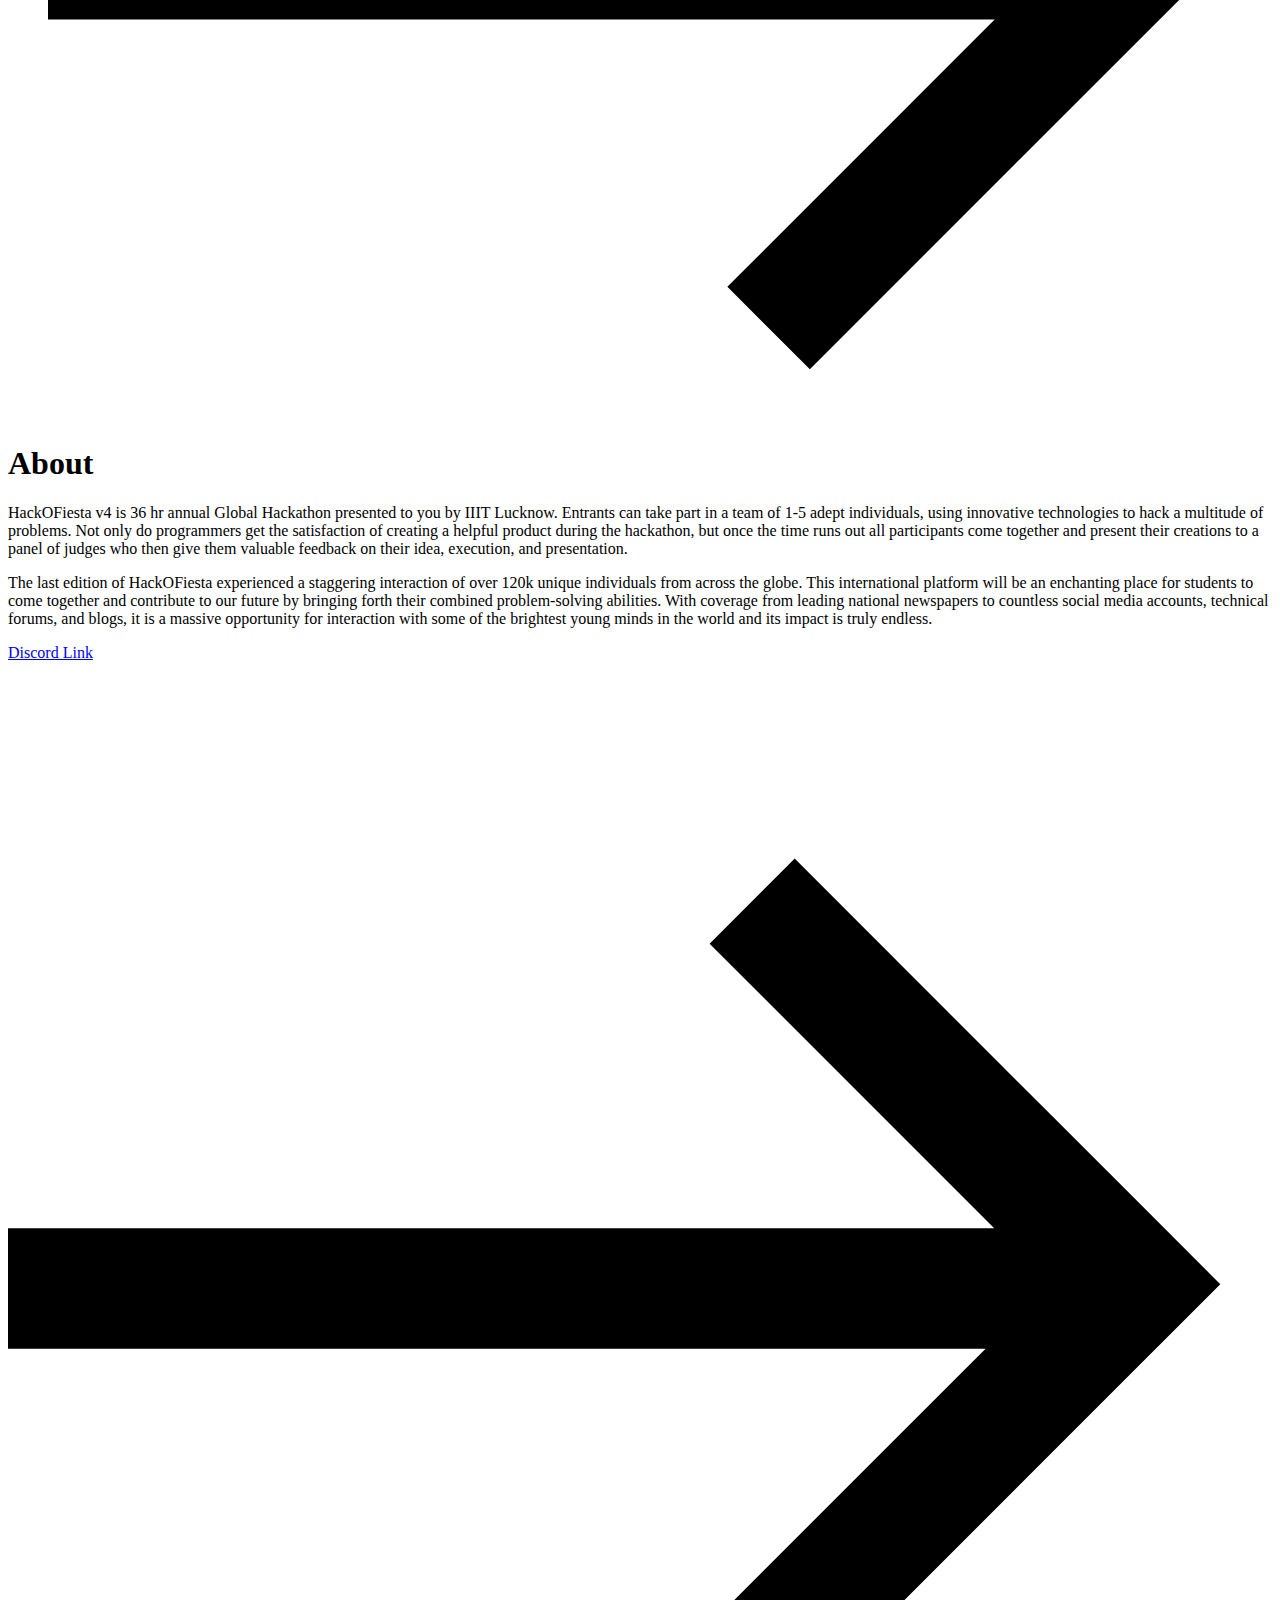
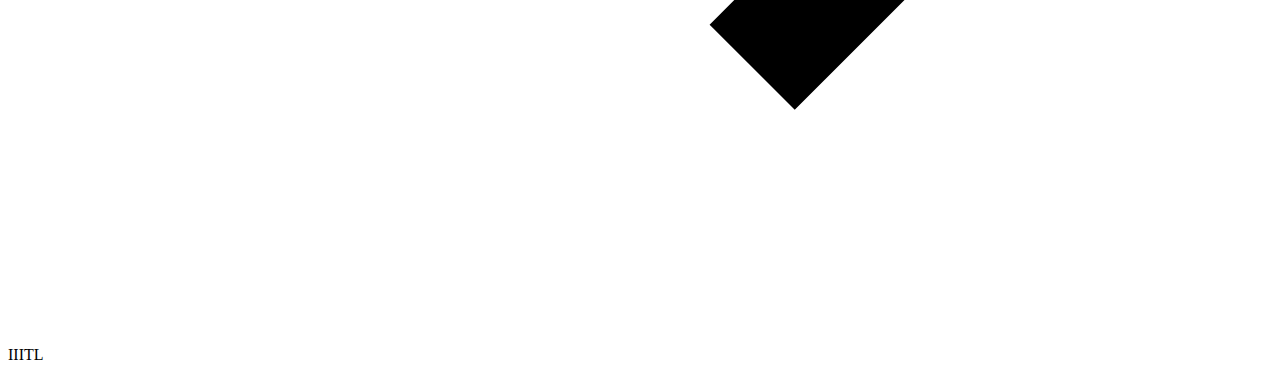
==== commit 57fb6780: "Merge 8cba39fa8c6c2199b538f6145a8031d4d6702d9f into 3798fe4581a0bb7ba0ebce1361f616d73209959d" ====
--- a/about.html
+++ b/about.html
@@ -727,12 +727,7 @@
 
                         </div>
                         <p class="feature-box__body__text">
-                          HackOFiesta v3.0 is a 36 hr annual Global Hackathon presented to you by IIIT Lucknow. Entrants
-                          can take part in a team of 1-5 adept individuals, using innovative technologies to hack a
-                          multitude of problems. Not only do programmers get the satisfaction of creating a useful
-                          product during the hackathon, but once the time runs out all participants come together and
-                          present their creations to a panel of judges who then give them valuable feedback on their
-                          idea, execution and presentation.
+                          HackOFiesta v4 is 36 hr annual Global Hackathon presented to you by IIIT Lucknow. Entrants can take part in a team of 1-5 adept individuals, using innovative technologies to hack a multitude of problems. Not only do programmers get the satisfaction of creating a helpful product during the hackathon, but once the time runs out all participants come together and present their creations to a panel of judges who then give them valuable feedback on their idea, execution, and presentation.
                         </p>
                       </div>
 
@@ -742,12 +737,7 @@
 
                         </div>
                         <p class="feature-box__body__text">
-                          The last edition of HackOFiesta experienced a staggering interaction of over 120k unique
-                          individuals from across the globe. This international platform will be an exquisite place for
-                          students to come together and contribute to our future by bringing forth their combined
-                          problem-solving abilities. With coverage from leading national newspapers to countless social
-                          media accounts, technical forums, and blogs, it is a massive opportunity for interaction with
-                          some of the brightest young minds of the world and its impact is truly endless.
+                          The last edition of HackOFiesta experienced a staggering interaction of over 120k unique individuals from across the globe. This international platform will be an enchanting place for students to come together and contribute to our future by bringing forth their combined problem-solving abilities. With coverage from leading national newspapers to countless social media accounts, technical forums, and blogs, it is a massive opportunity for interaction with some of the brightest young minds in the world and its impact is truly endless.
                         </p>
                       </div>
                     </div>
--- a/scss/style.css
+++ b/scss/style.css
@@ -1,11 +1,19 @@
 .kool1{
-
-    width: 50px;
-    height: 50px;
-    display: inline-block;
-    cursor: pointer;
-    transition: all 0.5s;
-}
+  width: 50px;
+  height: 50px;
+  display: inline-block;
+  cursor: pointer;
+  transition: all 0.5s;
+}
+.logoHovered{
+  opacity: 0;
+  z-index: -1;
+  position: absolute;
+  top: 0;
+  left: 0;
+  transition: all 0.5s;
+}
+
 
 .font-display {
     font-family: Clash Display, sans-serif;
@@ -31,6 +39,20 @@
 
 
 /***************************************************************************************
+LANDING PAGE 
+***************************************************************************************/
+
+.landing__logo__container {
+  display: flex;
+  /* background-color: #000; */
+}
+.character {
+  height: 108px;
+}
+
+
+
+/***************************************************************************************
 SPONSORS PAGE 
 ***************************************************************************************/
 
@@ -83,96 +105,27 @@
   font-size: 2rem;
   
 }
-.card{
-   margin-top: 5vh;
-   margin-bottom: 5vh;
-   opacity: 0.9 ;
-   border-radius: 20px;
-   z-index: 99;
-   background: rgba(255, 255, 255, 0.8);
-   border-radius: 10px;
-   box-shadow: 0 1.4rem 3rem rgba(160, 160, 160, 0.3);
-   transition-timing-function: ease-in-out;
-   animation-timing-function: ease-in-out;
-   padding-top: 1px;
+.card {
+  display: flex;
+  flex-direction: column;
+  overflow: hidden;
+  box-shadow: 10px 10px 0 0 #7430b0;
+  border: 1px solid black;
+  border-radius: 2rem;
+  margin: 40px 0;
+  transition: all 0.2s;
+  backdrop-filter: blur(24px);
 }
 .card:hover {
-  animation-name: big;
-  animation-duration: 0.5s;
-  animation-fill-mode: forwards;
-  transition-timing-function: ease;
-  
-  animation-timing-function: ease;
-}
-.card:hover .cont{
-  display: block;
-  animation-name: context;
-  animation-duration: 1s;
-  animation-fill-mode: forwards;
-  animation-timing-function: ease-in-out;
-}
-@keyframes context  {
-  0%{
-    transform: translateY(25px);
-    opacity: 0.1;
-  }
-  25%{
-    opacity: 0.3;
-  }
-  50%{
-    opacity: 0.6;
-  }
-  75%{
-    opacity: 0.7;
-  }
-  100%{
-    transform: translateY(0px);
-    opacity: 1;
-  }
-}
-
-@keyframes big  {
-  0%{
-    height: 30vh;
-  }
-  100%{
-    height: 50vh;
-  }
-}
-.themebox{
-  margin-top: 5vh;
-}
-@media only screen and (min-width: 64em) {
-  .card {
-    top: initial;
-    bottom: 1rem;
-    width: 80rem;
-    margin-top: 0; } }
-@media only screen and (min-width: 100em) {
-  .card {
-    bottom: 10rem; } }
-.animation{
-  margin: auto
-}
-.cont{
-  display: none;
-  padding: 20px;
-}
-.afterleave{
-  height: 40vh;
-   animation: onleave 0.7s  1 forwards;
-}
-@keyframes onleave  {
-  0%{
-    height: 50vh;
-  }
-  100%{
-    height: 30vh;
-  }
-}
-.prize-lottie{
-  display: block;
- 
+  transform: translate(10px, 10px);
+  box-shadow: none;
+}
+.card>img {
+  height: 200px;
+  object-fit: cover;
+}
+.cont {
+  padding: 0 20px;
 }
 
 .prize{
@@ -212,4 +165,284 @@
  .pz3{
   margin-top: 800px;
  }
+}
+.speakers{
+  display: grid;
+  grid-template-columns: 1fr 1fr 1fr;
+}
+.row {
+  display: flex;
+  flex-wrap: wrap;
+  padding: 2em 1em;
+  text-align: center;
+}
+.column {
+  width: 100%;
+  padding: 0.5em 0;
+}
+.speaker img{
+  width: 100%;
+  border-radius: 50%;
+}
+.speaker{
+  box-shadow: 0 0 2.4em rgba(25, 0, 58, 0.1);
+  padding: 3.5em 1em;
+  border-radius: 0.6em;
+  color: #1f003b;
+  cursor: pointer;
+  transition: 0.3s;
+  background-color: #ffffff;
+  margin-top: 30px;
+}
+.speaker .img-container{
+  width: 8em;
+  height: 8em;
+  background-color: #a993ff;
+  padding: 0.5em;
+  border-radius: 50%;
+  margin: 0 auto 2em auto;
+}
+.speaker h3 {
+  font-weight: 500;
+}
+.speaker p {
+  font-weight: 300;
+  text-transform: uppercase;
+  margin: 0.5em 0 2em 0;
+  letter-spacing: 2px;
+}
+.icons {
+  width: 50%;
+  min-width: 180px;
+  margin: auto;
+  display: flex;
+  justify-content: space-between;
+}
+.speaker:hover{
+  background: linear-gradient(#6045ea, #8567f7);
+  color: #ffffff;
+  transition: colors 0.3s;
+}
+.speaker:hover .img-container{
+  transform: scale(1.15);
+}
+.speaker a {
+  text-decoration: none;
+  color: inherit;
+  font-size: 1.4em;
+}
+@media screen and (min-width: 768px) {
+  section {
+    padding: 1em 7em;
+  }
+}
+@media screen and (min-width: 992px) {
+  section {
+    padding: 1em;
+  }
+  .speaker {
+    padding: 5em 1em;
+  }
+  .column {
+    flex: 0 0 33.33%;
+    max-width: 33.33%;
+    padding: 0 1em;
+  }
+}
+.cssanimation, .cssanimation span {
+  animation-duration: 1s;
+  animation-fill-mode: both;
+}
+
+.cssanimation span { display: inline-block }
+
+.leFadeInLeft span { animation-name: leFadeInLeft }
+@keyframes leFadeInLeft {
+  from {
+      opacity: 0;
+      transform: translateX(-60px);
+  }
+  to { opacity: 1 }
+}
+.col{
+  display: flex;
+  flex-direction: column;
+  justify-content: center;
+  align-items: center;
+  gap: 0.5rem;
+}
+.flex{
+  display: flex;
+  flex-wrap: wrap;
+  justify-content: center;
+  align-items: center;
+  gap: 0.5rem;
+}
+.pz1{
+  animation: lefttoright 2s forwards ;
+  animation-delay: 0.5s;
+}
+.pz2{
+  animation: toptobottom 2s forwards ;
+  animation-delay: 0.5s;
+}
+.pz3{
+  animation: righttoleft 2s forwards ;
+  animation-delay: 0.5s;
+}
+@keyframes lefttoright {
+  0%{
+    transform: translate(-600px,-600px);
+  }
+ 
+  100%{
+    transform: translateX(0px);
+  }
+}
+@keyframes toptobottom {
+  0%{
+    transform: translate(0px,-600px);
+  }
+ 
+  100%{
+    transform: translateX(0px);
+  }
+}
+@keyframes righttoleft {
+  0%{
+    transform: translate(600px,-600px);
+  }
+ 
+  100%{
+    transform: translateX(0px);
+  }
+}
+.firework{
+  position: absolute;
+  transform: translate(-30px,-100px);
+  display: none;
+  z-index: -1;
+}
+.prize{
+  
+  padding: 30px;
+  margin-bottom: 60px;
+  transition: 0.8s;
+}
+.prize:hover{
+ 
+  transform: scale(1.4);
+  scale: 1.1;
+}
+.prize:hover .firework{
+  display: block;
+ 
+}
+
+
+.teamcard{
+  
+  display: inline-block;
+  opacity: 0.9 ;
+  border-radius: 20px;
+  z-index: 99;
+  width: 320px; 
+  height: 320px;
+  
+}
+.teamcard .teamimage{
+   overflow: hidden;
+    width: inherit;
+    border-radius: 10px;
+   
+}
+.teamimage img{
+  border-radius: 10px;
+  width: inherit;
+  overflow: hidden;
+  transition: 1s;
+}
+.teamcard:hover  .teamimage img{
+  border-radius: 10px;
+  box-shadow: 0 1.4rem 3rem rgba(160, 160, 160, 0.3);
+  width: inherit;
+  overflow: hidden;
+     scale: 1.4;
+     filter: blur(50);
+  -webkit-filter: blur(8px);
+
+}
+.team-content{
+  position: absolute;
+  width: inherit;
+  height: inherit;
+  color: white;
+  font-weight: 900;
+  font-size: 1.8rem;
+  transform: translateY(-200px);
+  display: none;
+}
+.team-content h3{
+  
+  margin-top: -10px;
+}
+.teamcard:hover .team-content{
+  text-align: center;
+  display: block;
+}
+.teamicons {
+ 
+  margin: auto;
+  padding: 10px;
+  width: 280px;
+  display: flex;
+  justify-content: space-between;
+}
+.teamicons li{
+  list-style: none;
+  cursor: pointer;
+}
+
+@media only screen and (max-width: 270px) {
+  .teamcard{
+    width: 200px; 
+    height: 200px; 
+  }
+}
+@media only screen and (max-width: 1076px) {
+  .team3{
+    margin-top: 400px;
+  }
+}
+@media only screen and (max-width: 700px) {
+  .team2{
+    margin-top: 200px;
+  }
+}
+.page ul{
+  width: 100%;
+}
+/* .team4{
+  margin-top: 7rem;
+}
+.team5{
+  margin-top: 14rem;
+}
+.team6{
+  margin-top: 21rem;
+} */
+.grid__item .example__card{
+   margin: auto;
+}
+@media only screen and (max-width: 370px) {
+  .teamcard{
+    width: 240px; 
+    height: 240px; 
+  }
+  .team2{
+    margin-top: 100px;
+  }
+  .team3{
+    margin-top: 200px;
+  }
 }